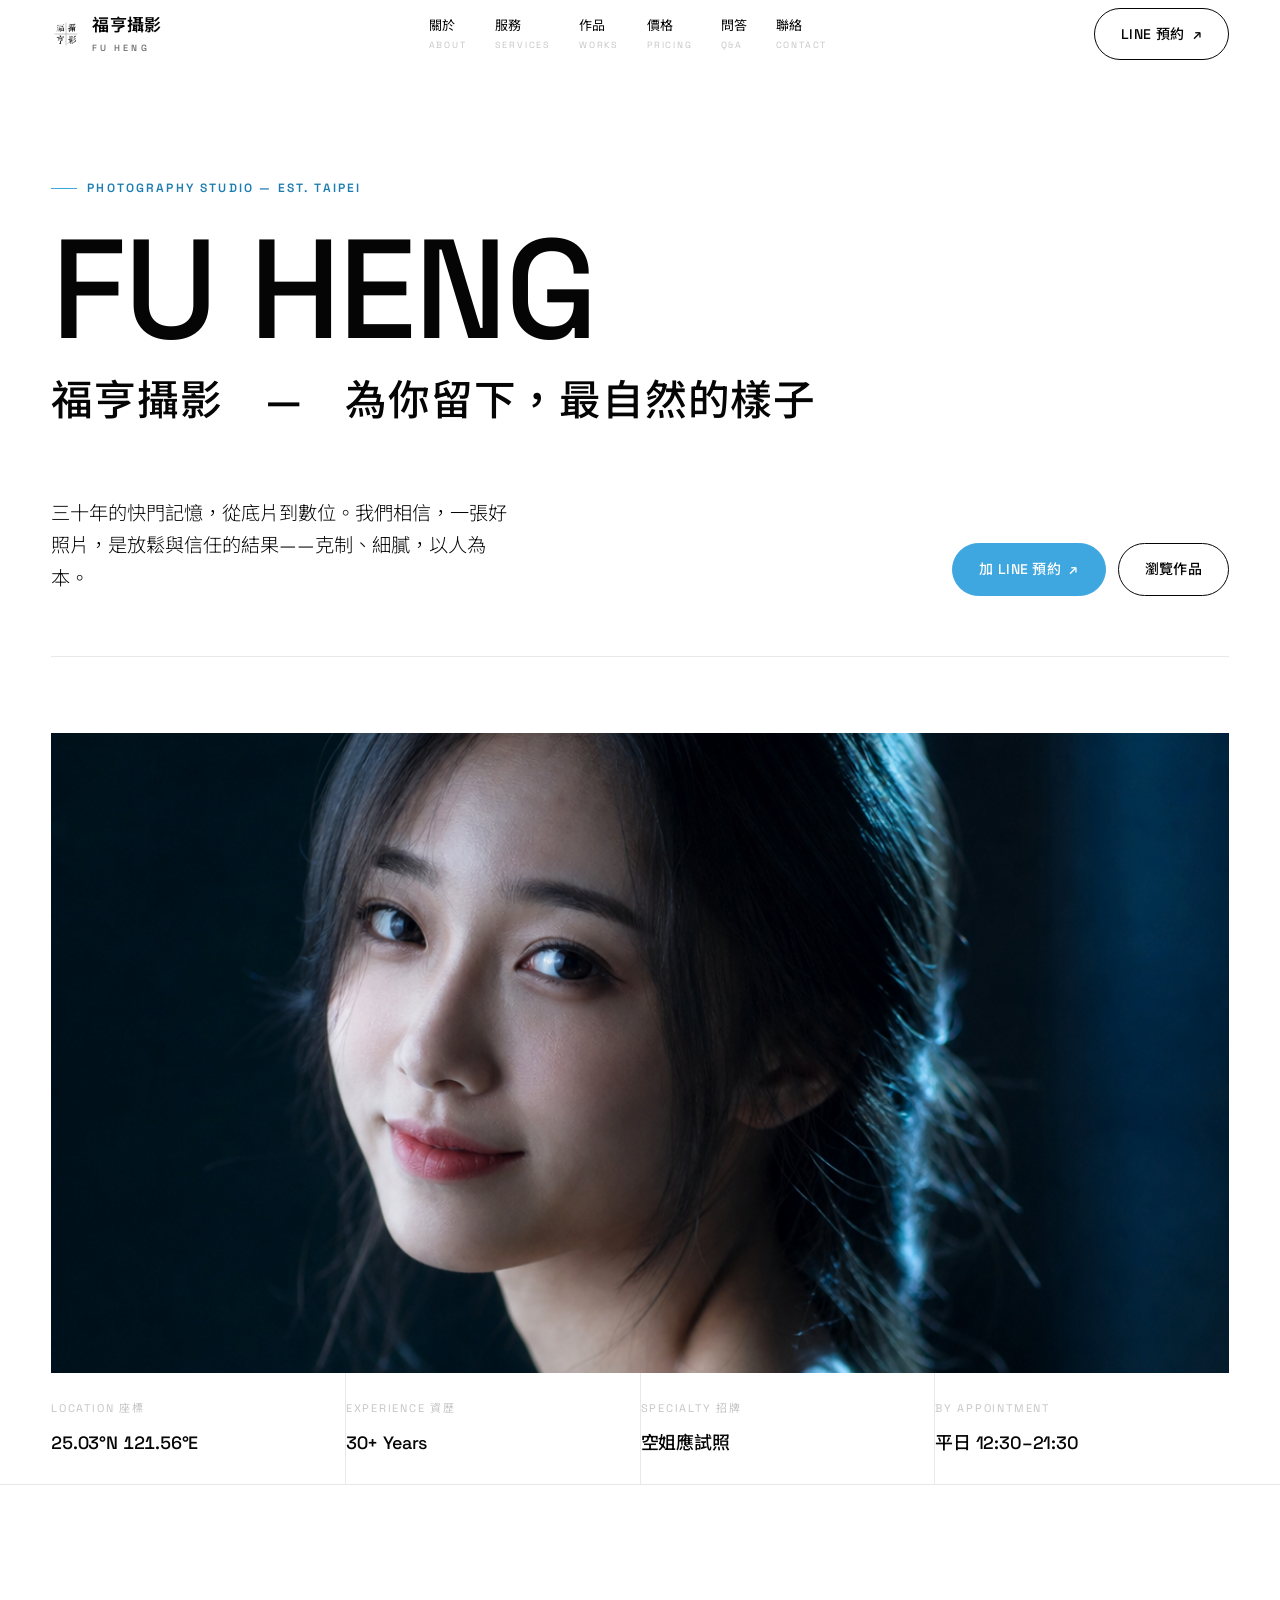
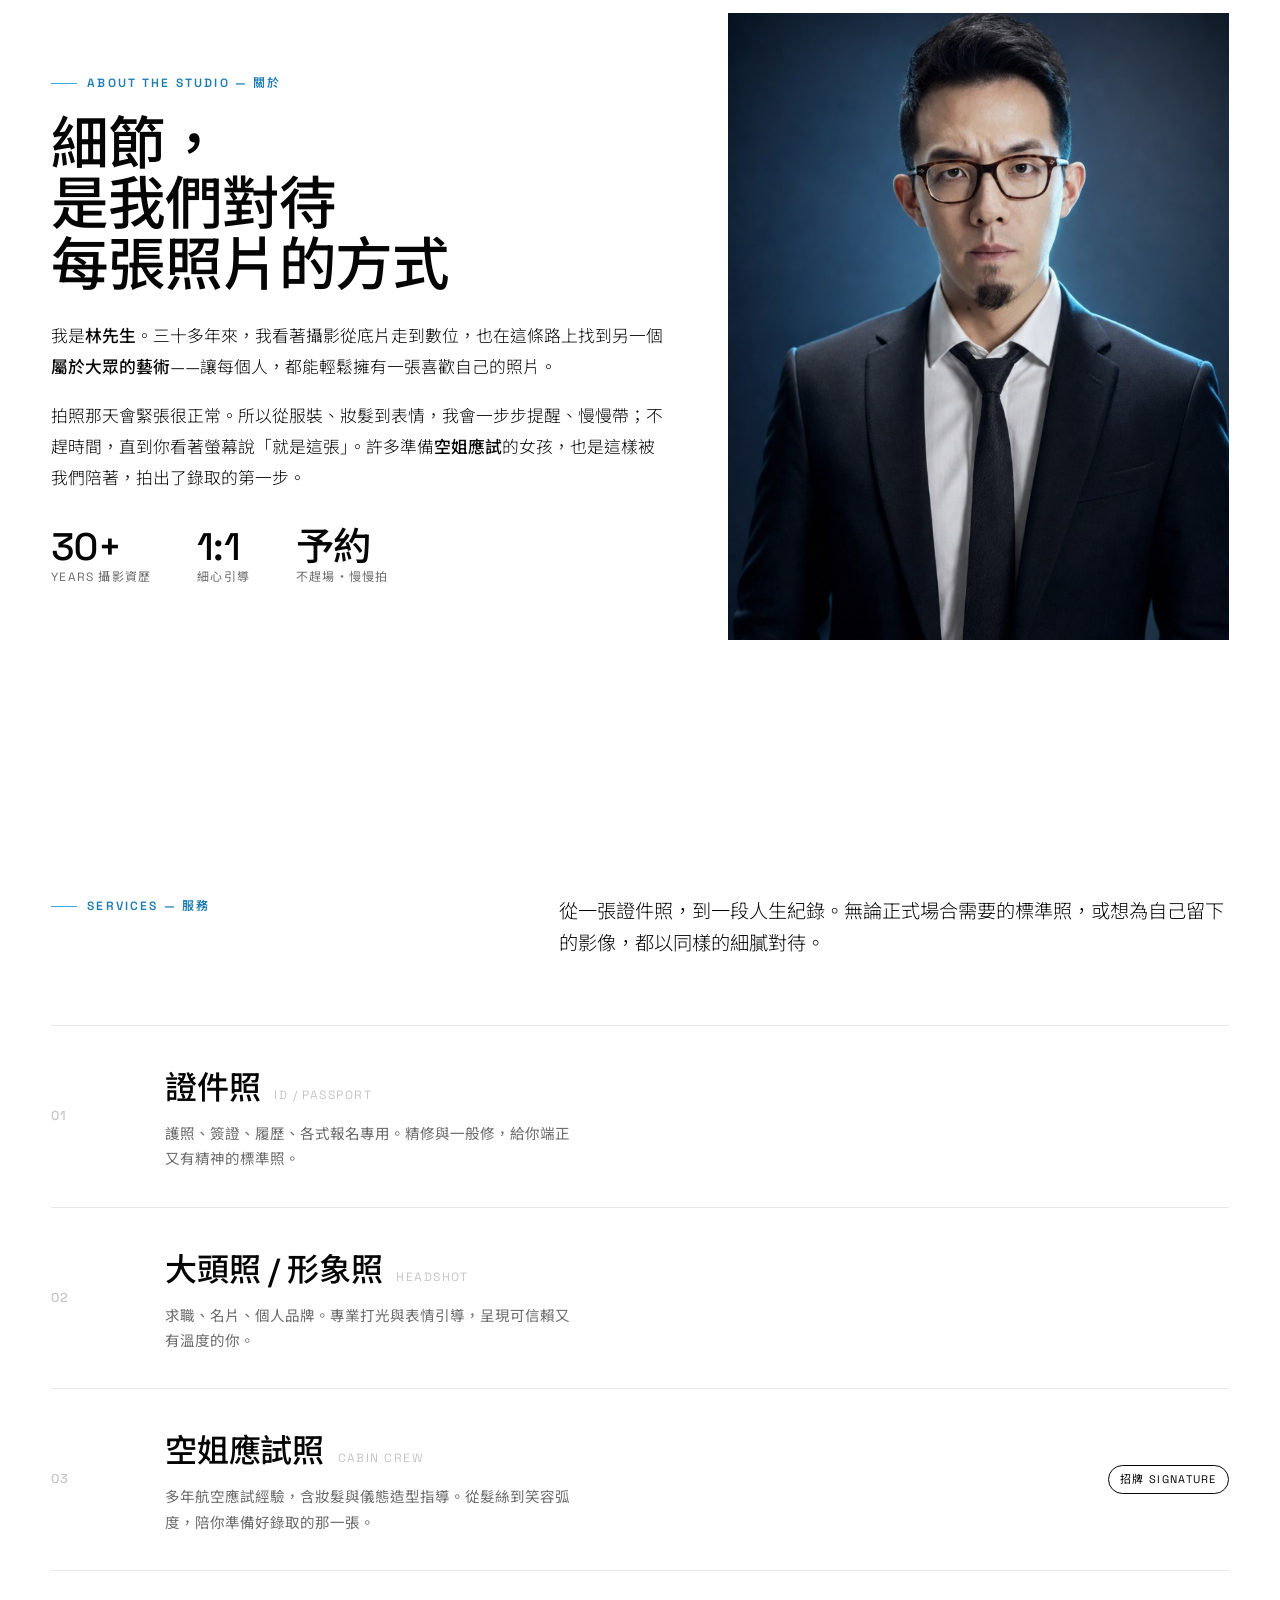
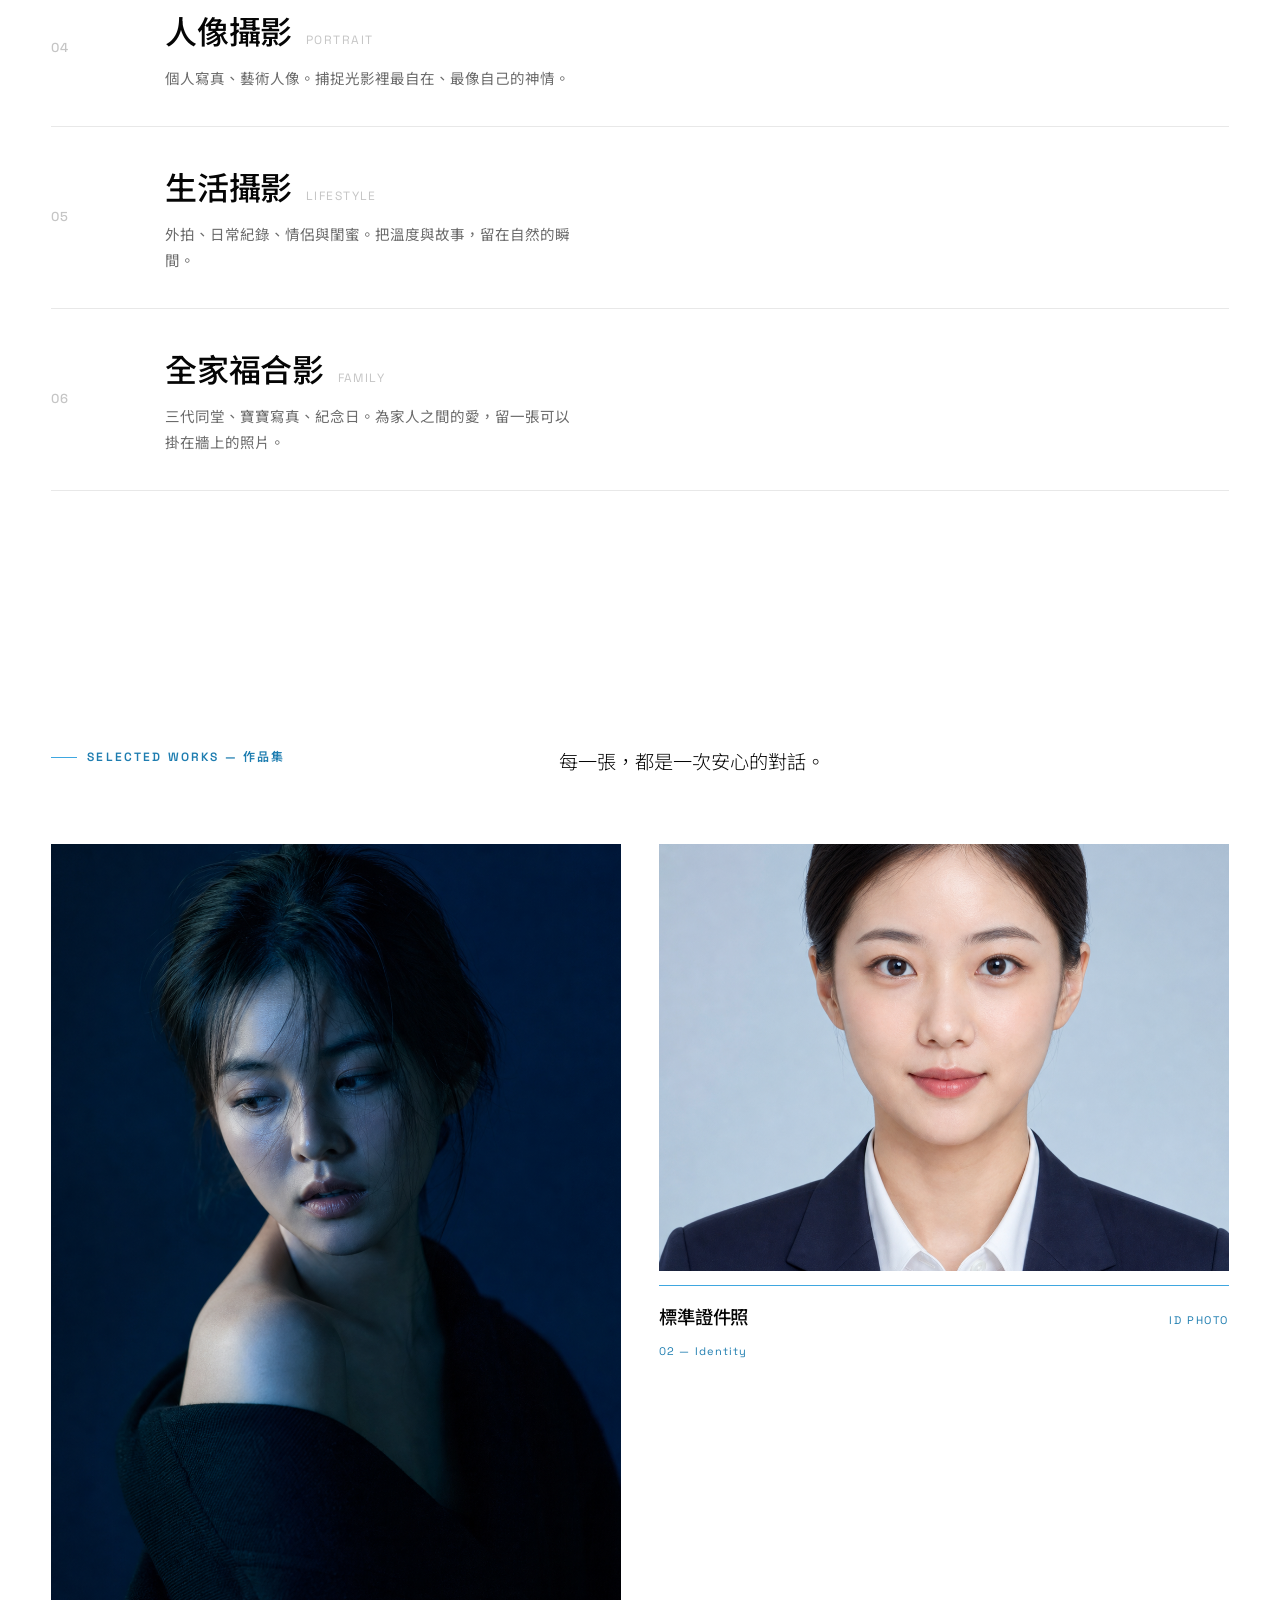
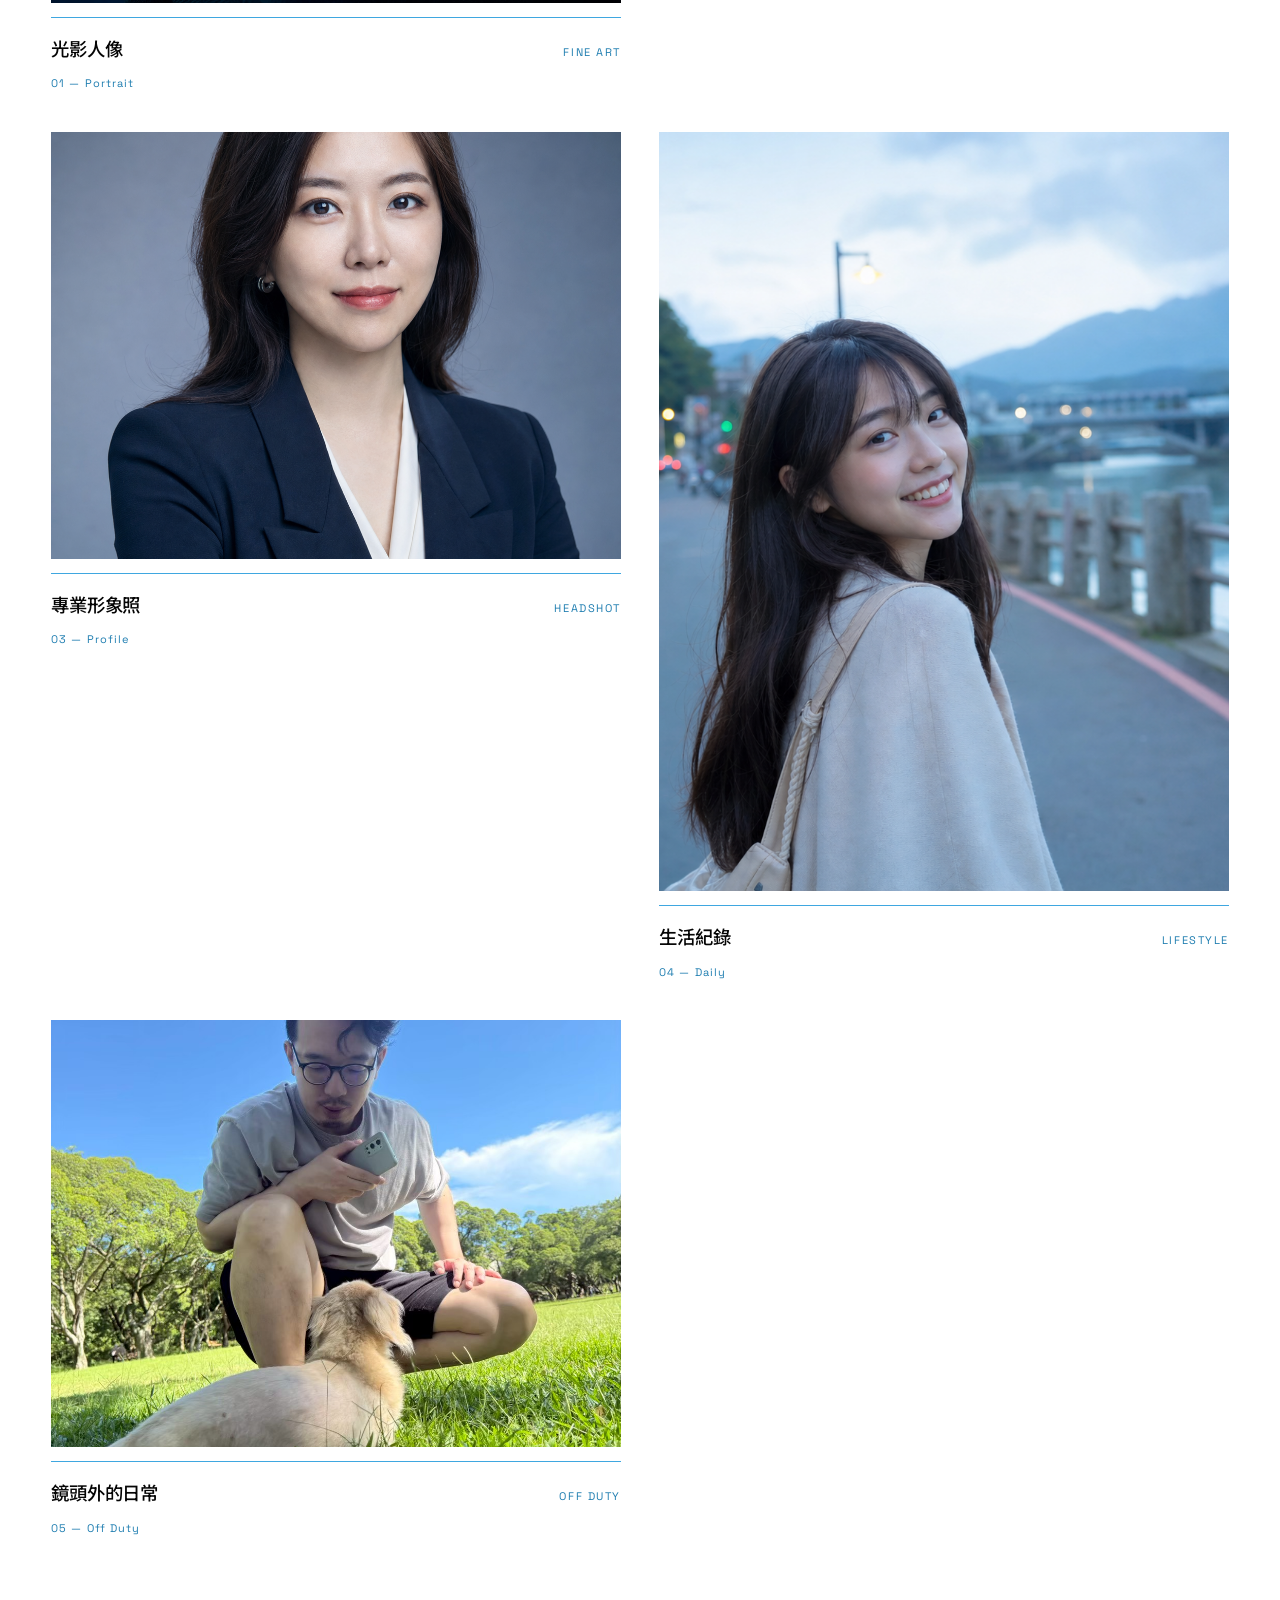
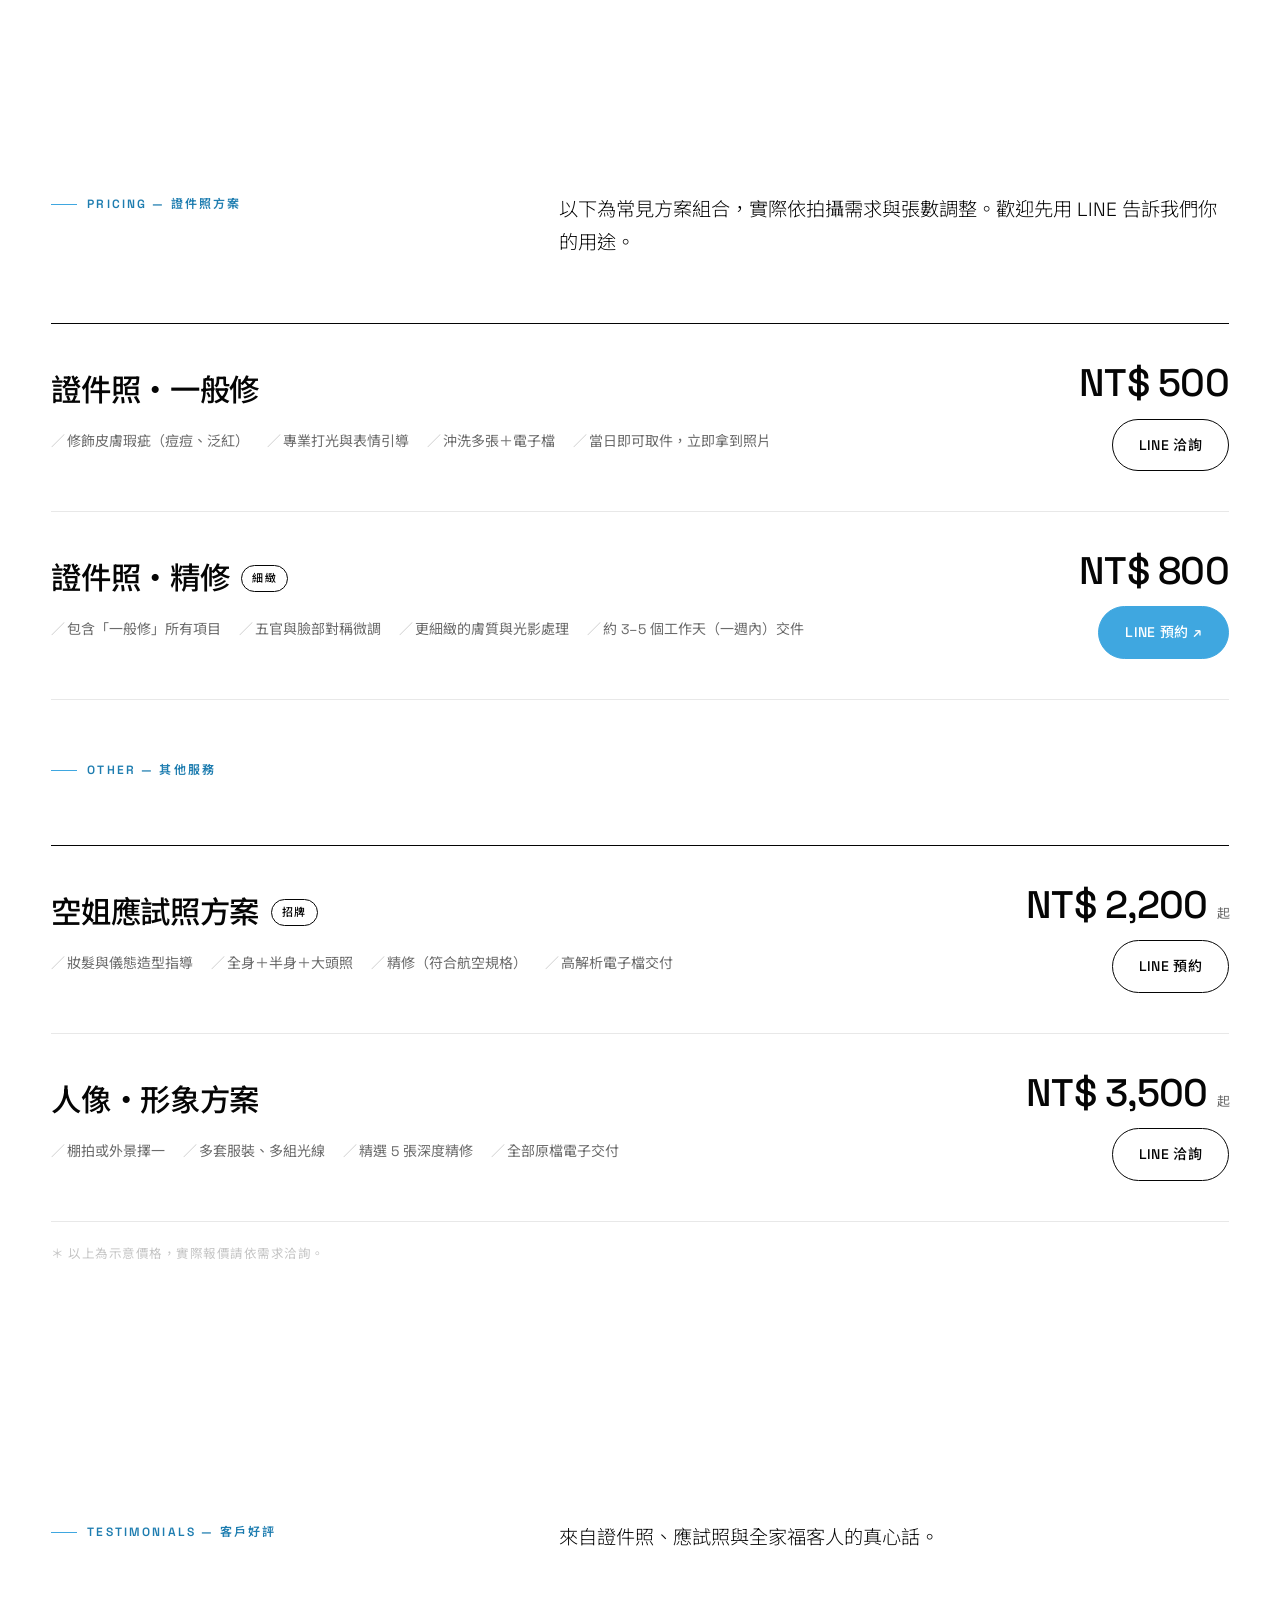
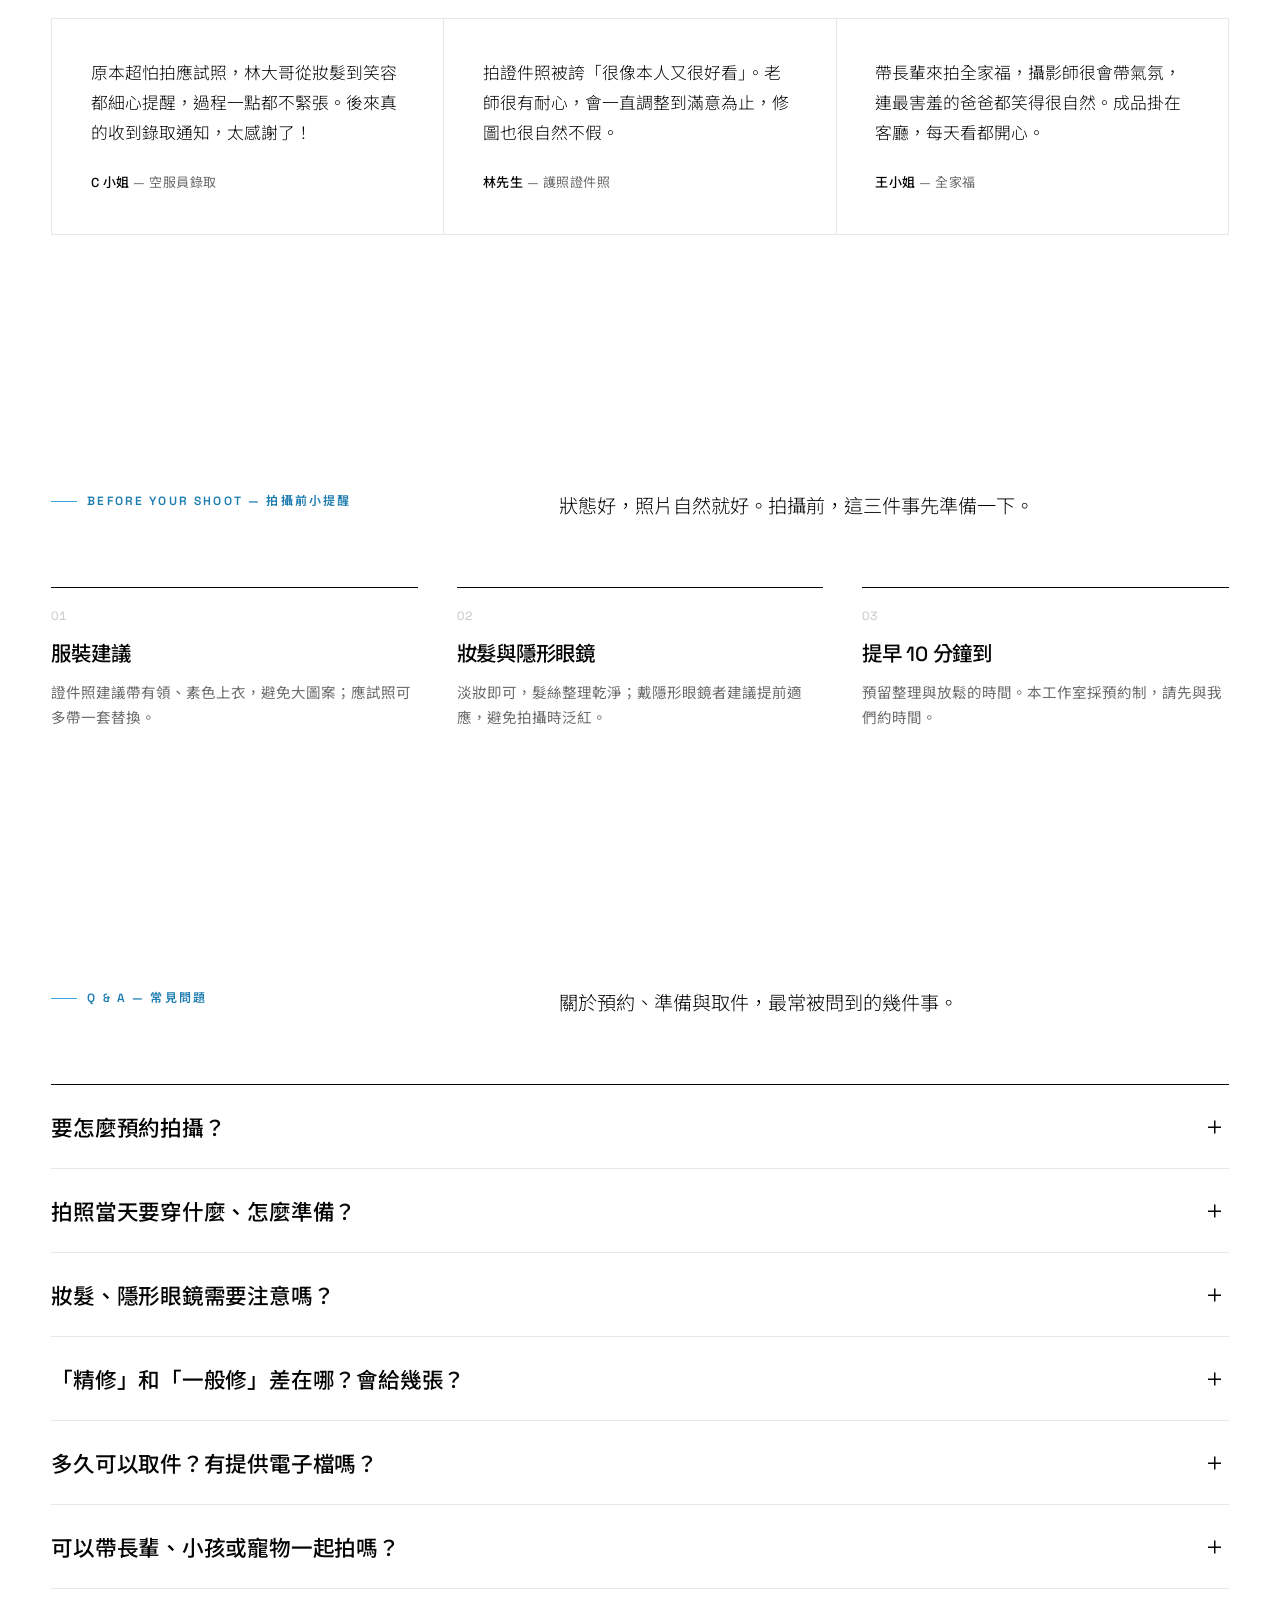
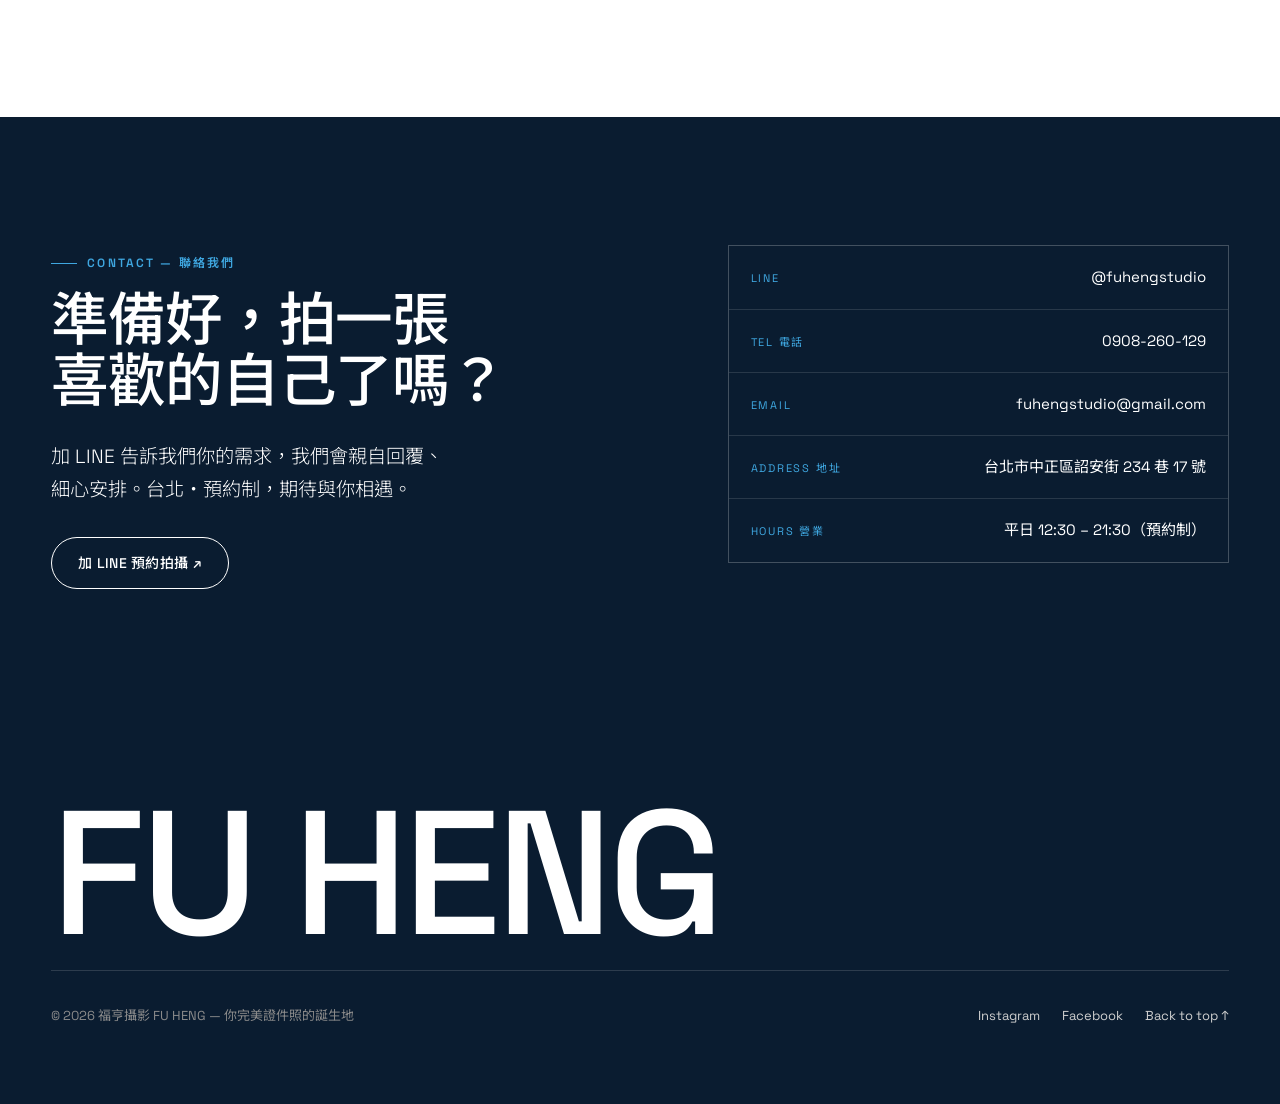
==== 4wide-v2/index.html @ 9948be7b "update" ====
<!doctype html>
<html lang="zh-Hant">
<head>
<meta charset="utf-8">
<meta name="viewport" content="width=device-width, initial-scale=1">
<title>福亨攝影 FU HENG — Photography Studio｜證件照・大頭照・人像・空姐應試照</title>
<meta name="description" content="福亨攝影 FU HENG — 台北．三十年經驗的攝影工作室。證件照、大頭照、人像與生活攝影，尤以空姐應試照口碑著稱。細膩、克制、以人為本。">
<link rel="preconnect" href="https://fonts.googleapis.com">
<link rel="preconnect" href="https://fonts.gstatic.com" crossorigin>
<link href="https://fonts.googleapis.com/css2?family=Space+Grotesk:wght@400;500;600;700&family=Noto+Sans+TC:wght@300;400;500;700&display=swap" rel="stylesheet">
<style>
  :root{
    --bg:#ffffff;
    --ink:#050505;
    --muted:#6b6b6b;
    --faint:#c5c5c5;
    --line:#e8e8e8;
    --line-2:#f3f3f3;
    --black:#000;
    --accent:#3FA7E0;
    --accent-deep:#1E7DB0;
    --navy:#0A1C30;
    --sans:"Space Grotesk","Noto Sans TC",sans-serif;
    --maxw:1320px;
    --pad:clamp(20px,4vw,56px);
  }
  *{box-sizing:border-box;margin:0;padding:0}
  html{scroll-behavior:smooth;overflow-x:hidden}
  body{
    background:var(--bg);color:var(--ink);font-family:var(--sans);
    font-size:16px;line-height:1.75;font-weight:400;-webkit-font-smoothing:antialiased;
  }
  img{max-width:100%;display:block;height:auto}
  a{color:inherit;text-decoration:none}
  ul{list-style:none}
  ::selection{background:var(--accent);color:#fff}
  :focus-visible{outline:2px solid var(--accent);outline-offset:3px}
  .wrap{max-width:var(--maxw);margin-inline:auto;padding-inline:var(--pad)}
  section{padding-block:clamp(72px,10vw,150px)}

  /* Typographic system — 4wide-like grotesque, tight, type-led */
  .eyebrow{
    font-size:12px;font-weight:600;letter-spacing:.18em;text-transform:uppercase;color:var(--accent-deep);
    display:inline-flex;align-items:center;gap:10px;
  }
  .eyebrow::before{content:"";width:26px;height:1px;background:var(--accent)}
  .display{font-weight:500;letter-spacing:-.02em;line-height:.98}
  h1.display{font-size:clamp(3rem,11vw,9.5rem)}
  h2{font-size:clamp(1.9rem,4.6vw,3.6rem);font-weight:500;letter-spacing:-.02em;line-height:1.05}
  h3{font-size:clamp(1.1rem,1.6vw,1.35rem);font-weight:500;letter-spacing:-.01em}
  p{color:var(--muted)}
  .lead{font-size:clamp(1.05rem,1.5vw,1.3rem);line-height:1.7;color:var(--ink);font-weight:300}
  .mono{font-variant-numeric:tabular-nums;letter-spacing:.02em}

  /* Buttons — fully-rounded pill, invert on hover */
  .btn{
    display:inline-flex;align-items:center;gap:.6em;font-family:var(--sans);font-size:14px;font-weight:500;
    letter-spacing:.02em;padding:13px 26px;border-radius:999px;border:1px solid var(--ink);
    background:transparent;color:var(--ink);cursor:pointer;transition:background .35s ease,color .35s ease,transform .35s ease;
  }
  .btn:hover{background:var(--accent);color:#fff;border-color:var(--accent)}
  .btn.solid{background:var(--accent);color:#fff;border-color:var(--accent)}
  .btn.solid:hover{transform:translateY(-2px)}
  .btn .arrow{transition:transform .35s ease}
  .btn:hover .arrow{transform:translate(3px,-3px)}

  /* Header */
  header{position:fixed;inset:0 0 auto 0;z-index:100;background:rgba(255,255,255,.86);
    backdrop-filter:blur(10px);border-bottom:1px solid transparent;transition:border-color .4s ease}
  header.scrolled{border-bottom-color:var(--line)}
  .nav{display:flex;align-items:center;justify-content:space-between;height:68px;gap:24px}
  .brand{display:flex;align-items:center;gap:11px;font-weight:600;font-size:17px;letter-spacing:.02em}
  .brand img{width:30px;height:30px;object-fit:contain;mix-blend-mode:multiply}
  .brand small{display:block;font-size:9px;letter-spacing:.34em;color:var(--muted);font-weight:500}
  .nav-links{display:flex;align-items:center;gap:28px}
  .nav-links a{font-size:13px;letter-spacing:.04em;color:var(--ink);position:relative;padding:4px 0}
  .nav-links a span{display:block;font-size:9px;letter-spacing:.2em;text-transform:uppercase;color:var(--faint)}
  .nav-links a::after{content:"";position:absolute;left:0;bottom:0;width:0;height:1px;background:var(--accent);transition:width .35s ease}
  .nav-links a:hover{color:var(--accent-deep)}
  .nav-links a:hover::after{width:100%}
  .hamburger{display:none;background:none;border:0;width:42px;height:42px;cursor:pointer}
  .hamburger span{display:block;width:22px;height:1.5px;background:var(--ink);margin:5px auto;transition:.3s}

  #mobilenav{position:fixed;inset:0;z-index:99;background:#fff;display:flex;flex-direction:column;
    justify-content:center;gap:6px;padding:0 var(--pad);opacity:0;visibility:hidden;transition:opacity .35s,visibility .35s}
  #mobilenav.open{opacity:1;visibility:visible}
  #mobilenav a{font-size:2rem;font-weight:500;letter-spacing:-.02em;padding:10px 0;border-bottom:1px solid var(--line)}
  #mobilenav .btn{margin-top:26px;align-self:flex-start}

  /* Hero */
  .hero{padding-top:clamp(120px,15vw,170px);padding-bottom:0}
  .hero h1{margin-bottom:6px}
  .hero .h1-sub{display:flex;flex-wrap:wrap;align-items:baseline;gap:0 .3em}
  .hero .zh{font-size:clamp(1.4rem,4vw,2.6rem);font-weight:500;letter-spacing:.02em;color:var(--ink)}
  .hero-foot{display:grid;grid-template-columns:1fr auto;gap:30px;align-items:end;
    margin-top:clamp(34px,5vw,60px);padding-bottom:clamp(40px,5vw,60px);border-bottom:1px solid var(--line)}
  .hero-foot .lead{max-width:38ch}
  .hero-cta{display:flex;gap:12px;flex-wrap:wrap}
  .hero-media{margin-top:clamp(40px,6vw,80px)}
  .hero-media img{width:100%;height:clamp(320px,52vw,640px);object-fit:cover;object-position:center 25%;filter:saturate(1.02) contrast(1.02)}

  /* Meta strip — coordinates / data labels */
  .meta{border-bottom:1px solid var(--line)}
  .meta-grid{display:grid;grid-template-columns:repeat(4,1fr);gap:1px;background:var(--line)}
  .meta-cell{background:var(--bg);padding:26px 4px 26px 0}
  .meta-cell .k{font-size:11px;letter-spacing:.16em;text-transform:uppercase;color:var(--faint);margin-bottom:8px}
  .meta-cell .v{font-size:clamp(1rem,1.4vw,1.25rem);font-weight:500;letter-spacing:-.01em}

  /* Generic section head */
  .head{display:grid;grid-template-columns:1fr 1.4fr;gap:30px;margin-bottom:clamp(40px,5vw,72px);align-items:start}
  .head .lead{color:var(--ink)}
  @media(max-width:820px){.head{grid-template-columns:1fr;gap:18px}}

  /* About */
  .about-grid{display:grid;grid-template-columns:1.1fr .9fr;gap:clamp(30px,5vw,70px);align-items:center}
  .about-grid img{width:100%;aspect-ratio:4/5;object-fit:cover}
  .about-body p{font-size:1.05rem;line-height:1.85;color:var(--ink);font-weight:300;margin-bottom:18px}
  .about-body p .b{font-weight:500}
  .stat-row{display:flex;gap:46px;margin-top:34px;flex-wrap:wrap}
  .stat .n{font-size:2.4rem;font-weight:500;letter-spacing:-.02em;line-height:1}
  .stat .l{font-size:12px;letter-spacing:.1em;text-transform:uppercase;color:var(--muted)}

  /* Services — numbered editorial list */
  .svc{border-top:1px solid var(--line)}
  .svc-row{display:grid;grid-template-columns:90px 1fr auto;gap:24px;align-items:center;
    padding:clamp(22px,3vw,34px) 0;border-bottom:1px solid var(--line);transition:padding-left .4s ease;position:relative}
  .svc-row::before{content:"";position:absolute;left:0;top:0;height:100%;width:0;background:var(--ink);transition:width .4s ease;z-index:-1}
  .svc-row:hover{padding-left:20px}
  .svc-row .num{font-size:13px;color:var(--faint);font-weight:500;letter-spacing:.05em}
  .svc-row .ttl{display:flex;align-items:baseline;gap:14px;flex-wrap:wrap}
  .svc-row .ttl h3{font-size:clamp(1.3rem,2.6vw,2rem);font-weight:500}
  .svc-row .ttl .en{font-size:12px;letter-spacing:.12em;text-transform:uppercase;color:var(--faint)}
  .svc-row .desc{color:var(--muted);font-size:14.5px;max-width:46ch;margin-top:6px}
  .svc-row .tag{font-size:11px;letter-spacing:.12em;text-transform:uppercase;border:1px solid var(--ink);
    border-radius:999px;padding:4px 11px;white-space:nowrap}
  @media(max-width:720px){.svc-row{grid-template-columns:46px 1fr;gap:14px}.svc-row .tag{grid-column:2}}

  /* Works — case study grid */
  .works-grid{display:grid;grid-template-columns:repeat(2,1fr);gap:clamp(20px,3vw,40px)}
  .case{display:block;position:relative}
  .case .frame{overflow:hidden;background:var(--line-2)}
  .case img{width:100%;aspect-ratio:4/3;object-fit:cover;transition:transform .6s ease}
  .case:hover img{transform:scale(1.04)}
  .case .meta-line{display:flex;justify-content:space-between;align-items:baseline;gap:16px;
    padding-top:16px;border-top:1px solid var(--accent);margin-top:14px}
  .case .meta-line h3{font-size:1.15rem;font-weight:500}
  .case .meta-line .en{font-size:11px;letter-spacing:.14em;text-transform:uppercase;color:var(--accent-deep)}
  .case .idx{font-size:11px;color:var(--accent-deep);letter-spacing:.1em}
  .case.tall img{aspect-ratio:3/4}
  @media(max-width:680px){.works-grid{grid-template-columns:1fr}}

  /* Pricing — minimal rows */
  .price-list{border-top:1px solid var(--ink)}
  .price-row{display:grid;grid-template-columns:1fr auto;gap:20px 40px;padding:clamp(26px,3.5vw,40px) 0;border-bottom:1px solid var(--line)}
  .price-row .left h3{font-size:clamp(1.3rem,2.4vw,1.9rem);font-weight:500;display:flex;align-items:center;gap:12px;flex-wrap:wrap}
  .price-row .left .star{font-size:11px;letter-spacing:.12em;text-transform:uppercase;border:1px solid var(--ink);border-radius:999px;padding:3px 10px}
  .price-row .left .inc{margin-top:12px;display:flex;flex-wrap:wrap;gap:8px 18px}
  .price-row .left .inc li{font-size:14px;color:var(--muted);position:relative;padding-left:16px}
  .price-row .left .inc li::before{content:"／";position:absolute;left:0;color:var(--faint)}
  .price-row .right{text-align:right;display:flex;flex-direction:column;align-items:flex-end;justify-content:space-between;gap:16px}
  .price-row .right .amt{font-size:clamp(1.6rem,3vw,2.4rem);font-weight:500;letter-spacing:-.02em;line-height:1}
  .price-row .right .amt small{font-size:13px;color:var(--muted);font-weight:400}
  .price-note{color:var(--faint);font-size:12.5px;margin-top:22px;letter-spacing:.04em}
  .price-subhead{margin-top:clamp(38px,5vw,60px)}
  @media(max-width:600px){.price-row{grid-template-columns:1fr}.price-row .right{text-align:left;align-items:flex-start}}

  /* Reviews */
  .rev-grid{display:grid;grid-template-columns:repeat(3,1fr);gap:1px;background:var(--line);border:1px solid var(--line)}
  .rev{background:var(--bg);padding:clamp(28px,3vw,40px)}
  .rev p{font-size:1.05rem;line-height:1.8;color:var(--ink);font-weight:300;margin-bottom:24px}
  .rev .who{font-size:13px;letter-spacing:.04em;color:var(--muted)}
  .rev .who b{color:var(--ink);font-weight:500}
  @media(max-width:820px){.rev-grid{grid-template-columns:1fr}}

  /* Tips */
  .tips-grid{display:grid;grid-template-columns:repeat(3,1fr);gap:clamp(24px,3vw,48px)}
  .tip{border-top:1px solid var(--ink);padding-top:18px}
  .tip .n{font-size:12px;color:var(--faint);letter-spacing:.1em;margin-bottom:10px}
  .tip h3{margin-bottom:8px}
  .tip p{font-size:14.5px}
  @media(max-width:720px){.tips-grid{grid-template-columns:1fr}}

  /* FAQ */
  .faq{border-top:1px solid var(--ink)}
  .faq-item{border-bottom:1px solid var(--line)}
  .faq-q{width:100%;background:none;border:0;font-family:var(--sans);color:var(--ink);text-align:left;
    cursor:pointer;font-size:clamp(1.05rem,1.7vw,1.35rem);font-weight:500;letter-spacing:-.01em;
    padding:26px 44px 26px 0;position:relative}
  .faq-q::after{content:"";position:absolute;right:8px;top:50%;width:13px;height:13px;
    background:linear-gradient(var(--ink),var(--ink)) center/100% 1.5px no-repeat,linear-gradient(var(--ink),var(--ink)) center/1.5px 100% no-repeat;
    transform:translateY(-50%);transition:transform .3s}
  .faq-q[aria-expanded="true"]::after{transform:translateY(-50%) rotate(45deg)}
  .faq-a{max-height:0;overflow:hidden;transition:max-height .4s ease,padding .4s ease}
  .faq-a.open{max-height:360px;padding-bottom:26px}
  .faq-a p{color:var(--muted);font-size:15px;max-width:70ch}

  /* Contact */
  .contact{background:var(--navy);color:#fff}
  .contact .eyebrow{color:var(--accent)}
  .contact .eyebrow::before{background:var(--accent)}
  .contact h2{margin:16px 0 30px}
  .contact .lead{color:#fff}
  .contact .btn{border-color:#fff;color:#fff}
  .contact .btn:hover{background:var(--accent);color:#fff;border-color:var(--accent)}
  .contact-grid{display:grid;grid-template-columns:1.1fr .9fr;gap:clamp(34px,5vw,72px);align-items:start}
  .contact-info{display:grid;gap:1px;background:rgba(255,255,255,.12);border:1px solid rgba(255,255,255,.12)}
  .contact-info .row{background:var(--navy);padding:18px 22px;display:flex;justify-content:space-between;gap:16px;align-items:baseline}
  .contact-info .k{font-size:11px;letter-spacing:.16em;text-transform:uppercase;color:var(--accent)}
  .contact-info .v{font-size:15px;color:#fff;text-align:right}
  .contact-info a:hover{text-decoration:underline}
  @media(max-width:820px){.contact-grid{grid-template-columns:1fr}}

  /* Footer */
  footer{background:var(--navy);color:#fff;padding-block:clamp(50px,6vw,90px)}
  .foot-word{font-size:clamp(3rem,14vw,11rem);font-weight:500;letter-spacing:-.03em;line-height:.9;color:#fff;border-bottom:1px solid rgba(255,255,255,.14);padding-bottom:.1em;margin-bottom:34px}
  .foot-bottom{display:flex;flex-wrap:wrap;justify-content:space-between;gap:18px;color:#8a8a8a;font-size:13px}
  .foot-bottom a{color:#cfcfcf}
  .foot-bottom a:hover{color:#fff}
  .foot-links{display:flex;gap:22px}

  /* Reveal */
  [data-reveal]{opacity:0;transform:translateY(22px);transition:opacity .8s ease,transform .8s ease}
  [data-reveal].in{opacity:1;transform:none}

  @media(max-width:900px){
    .about-grid{grid-template-columns:1fr;gap:34px}
    .about-grid .about-figure{max-width:440px}
    .works-grid{gap:24px}
    .nav-links{display:none}
    .nav > .btn{display:none}
    .hamburger{display:block}
    .hero-foot{grid-template-columns:1fr}
  }
  @media(max-width:640px){
    .meta-grid{grid-template-columns:repeat(2,1fr)}
  }
  @media(prefers-reduced-motion:reduce){
    html{scroll-behavior:auto}
    *{transition:none!important;animation:none!important}
    [data-reveal]{opacity:1;transform:none}
  }
</style>
</head>
<body>

<header id="site-header">
  <div class="wrap nav">
    <a class="brand" href="#top" aria-label="福亨攝影 首頁">
      <img src="Fu-Heng_Logo.png" alt="福亨攝影 logo">
      <span>福亨攝影<small>FU HENG</small></span>
    </a>
    <nav class="nav-links" aria-label="主選單">
      <a href="#about">關於<span>About</span></a>
      <a href="#services">服務<span>Services</span></a>
      <a href="#works">作品<span>Works</span></a>
      <a href="#pricing">價格<span>Pricing</span></a>
      <a href="#faq">問答<span>Q&amp;A</span></a>
      <a href="#contact">聯絡<span>Contact</span></a>
    </nav>
    <a class="btn" href="https://line.me/R/ti/p/@fuhengstudio" target="_blank" rel="noopener">LINE 預約 <span class="arrow">↗</span></a>
    <button class="hamburger" id="hamburger" aria-expanded="false" aria-controls="mobilenav" aria-label="開啟選單"><span></span><span></span><span></span></button>
  </div>
</header>

<nav id="mobilenav" aria-label="行動選單">
  <a href="#about">關於 / About</a>
  <a href="#services">服務 / Services</a>
  <a href="#works">作品 / Works</a>
  <a href="#pricing">價格 / Pricing</a>
  <a href="#faq">問答 / Q&amp;A</a>
  <a href="#contact">聯絡 / Contact</a>
  <a class="btn solid" href="https://line.me/R/ti/p/@fuhengstudio" target="_blank" rel="noopener">LINE 預約 ↗</a>
</nav>

<main>
  <!-- Hero -->
  <section class="hero" id="top">
    <div class="wrap">
      <span class="eyebrow" data-reveal>Photography Studio — Est. Taipei</span>
      <h1 class="display" data-reveal style="margin-top:22px">FU HENG</h1>
      <div class="h1-sub" data-reveal>
        <span class="zh">福亨攝影　—　為你留下，最自然的樣子</span>
      </div>
      <div class="hero-foot">
        <p class="lead" data-reveal>三十年的快門記憶，從底片到數位。我們相信，一張好照片，是放鬆與信任的結果——克制、細膩，以人為本。</p>
        <div class="hero-cta" data-reveal>
          <a class="btn solid" href="https://line.me/R/ti/p/@fuhengstudio" target="_blank" rel="noopener">加 LINE 預約 <span class="arrow">↗</span></a>
          <a class="btn" href="#works">瀏覽作品</a>
        </div>
      </div>
    </div>
    <div class="hero-media wrap" data-reveal>
      <img src="hero.png" alt="福亨攝影 棚拍人像作品">
    </div>
  </section>

  <!-- Meta strip -->
  <div class="meta">
    <div class="wrap">
      <div class="meta-grid">
        <div class="meta-cell"><div class="k">Location 座標</div><div class="v mono">25.03°N 121.56°E</div></div>
        <div class="meta-cell"><div class="k">Experience 資歷</div><div class="v mono">30+ Years</div></div>
        <div class="meta-cell"><div class="k">Specialty 招牌</div><div class="v">空姐應試照</div></div>
        <div class="meta-cell"><div class="k">By Appointment</div><div class="v">平日 12:30–21:30</div></div>
      </div>
    </div>
  </div>

  <!-- About -->
  <section id="about">
    <div class="wrap about-grid">
      <div class="about-body" data-reveal>
        <span class="eyebrow">About the Studio — 關於</span>
        <h2 style="margin:20px 0 26px">細節，<br>是我們對待<br>每張照片的方式</h2>
        <p>我是<span class="b">林先生</span>。三十多年來，我看著攝影從底片走到數位，也在這條路上找到另一個<span class="b">屬於大眾的藝術</span>——讓每個人，都能輕鬆擁有一張喜歡自己的照片。</p>
        <p>拍照那天會緊張很正常。所以從服裝、妝髮到表情，我會一步步提醒、慢慢帶；不趕時間，直到你看著螢幕說「就是這張」。許多準備<span class="b">空姐應試</span>的女孩，也是這樣被我們陪著，拍出了錄取的第一步。</p>
        <div class="stat-row">
          <div class="stat"><div class="n mono">30+</div><div class="l">Years 攝影資歷</div></div>
          <div class="stat"><div class="n">1:1</div><div class="l">細心引導</div></div>
          <div class="stat"><div class="n">予約</div><div class="l">不趕場・慢慢拍</div></div>
        </div>
      </div>
      <figure class="about-figure" data-reveal>
        <img src="photographer-portrait-2.jpg" alt="福亨攝影攝影師林先生肖像">
      </figure>
    </div>
  </section>

  <!-- Services -->
  <section id="services">
    <div class="wrap">
      <div class="head">
        <span class="eyebrow" data-reveal>Services — 服務</span>
        <p class="lead" data-reveal>從一張證件照，到一段人生紀錄。無論正式場合需要的標準照，或想為自己留下的影像，都以同樣的細膩對待。</p>
      </div>
      <div class="svc">
        <div class="svc-row" data-reveal><div class="num">01</div><div><div class="ttl"><h3>證件照</h3><span class="en">ID / Passport</span></div><p class="desc">護照、簽證、履歷、各式報名專用。精修與一般修，給你端正又有精神的標準照。</p></div><div></div></div>
        <div class="svc-row" data-reveal><div class="num">02</div><div><div class="ttl"><h3>大頭照 / 形象照</h3><span class="en">Headshot</span></div><p class="desc">求職、名片、個人品牌。專業打光與表情引導，呈現可信賴又有溫度的你。</p></div><div></div></div>
        <div class="svc-row" data-reveal><div class="num">03</div><div><div class="ttl"><h3>空姐應試照</h3><span class="en">Cabin Crew</span></div><p class="desc">多年航空應試經驗，含妝髮與儀態造型指導。從髮絲到笑容弧度，陪你準備好錄取的那一張。</p></div><div class="tag">招牌 Signature</div></div>
        <div class="svc-row" data-reveal><div class="num">04</div><div><div class="ttl"><h3>人像攝影</h3><span class="en">Portrait</span></div><p class="desc">個人寫真、藝術人像。捕捉光影裡最自在、最像自己的神情。</p></div><div></div></div>
        <div class="svc-row" data-reveal><div class="num">05</div><div><div class="ttl"><h3>生活攝影</h3><span class="en">Lifestyle</span></div><p class="desc">外拍、日常紀錄、情侶與閨蜜。把溫度與故事，留在自然的瞬間。</p></div><div></div></div>
        <div class="svc-row" data-reveal><div class="num">06</div><div><div class="ttl"><h3>全家福合影</h3><span class="en">Family</span></div><p class="desc">三代同堂、寶寶寫真、紀念日。為家人之間的愛，留一張可以掛在牆上的照片。</p></div><div></div></div>
      </div>
    </div>
  </section>

  <!-- Works -->
  <section id="works">
    <div class="wrap">
      <div class="head">
        <span class="eyebrow" data-reveal>Selected Works — 作品集</span>
        <p class="lead" data-reveal>每一張，都是一次安心的對話。</p>
      </div>
      <div class="works-grid">
        <a class="case tall" href="#contact" data-reveal>
          <div class="frame"><img src="work-portrait.png" alt="光影人像作品"></div>
          <div class="meta-line"><h3>光影人像</h3><span class="en">Fine Art</span></div>
          <div class="idx" style="margin-top:8px">01 — Portrait</div>
        </a>
        <a class="case" href="#contact" data-reveal>
          <div class="frame"><img src="work-id.png" alt="標準證件照作品"></div>
          <div class="meta-line"><h3>標準證件照</h3><span class="en">ID Photo</span></div>
          <div class="idx" style="margin-top:8px">02 — Identity</div>
        </a>
        <a class="case" href="#contact" data-reveal>
          <div class="frame"><img src="work-headshot.png" alt="專業形象照作品"></div>
          <div class="meta-line"><h3>專業形象照</h3><span class="en">Headshot</span></div>
          <div class="idx" style="margin-top:8px">03 — Profile</div>
        </a>
        <a class="case tall" href="#contact" data-reveal>
          <div class="frame"><img src="work-lifestyle.png" alt="生活紀錄作品"></div>
          <div class="meta-line"><h3>生活紀錄</h3><span class="en">Lifestyle</span></div>
          <div class="idx" style="margin-top:8px">04 — Daily</div>
        </a>
        <a class="case" href="#contact" data-reveal>
          <div class="frame"><img src="casual.jpg" alt="攝影師的日常，草地與狗狗"></div>
          <div class="meta-line"><h3>鏡頭外的日常</h3><span class="en">Off Duty</span></div>
          <div class="idx" style="margin-top:8px">05 — Off Duty</div>
        </a>
      </div>
    </div>
  </section>

  <!-- Pricing -->
  <section id="pricing">
    <div class="wrap">
      <div class="head">
        <span class="eyebrow" data-reveal>Pricing — 證件照方案</span>
        <p class="lead" data-reveal>以下為常見方案組合，實際依拍攝需求與張數調整。歡迎先用 LINE 告訴我們你的用途。</p>
      </div>
      <div class="price-list">
        <div class="price-row" data-reveal>
          <div class="left"><h3>證件照・一般修</h3>
            <ul class="inc"><li>修飾皮膚瑕疵（痘痘、泛紅）</li><li>專業打光與表情引導</li><li>沖洗多張＋電子檔</li><li>當日即可取件，立即拿到照片</li></ul></div>
          <div class="right"><div class="amt">NT$ 500</div><a class="btn" href="https://line.me/R/ti/p/@fuhengstudio" target="_blank" rel="noopener">LINE 洽詢</a></div>
        </div>
        <div class="price-row" data-reveal>
          <div class="left"><h3>證件照・精修 <span class="star">細緻</span></h3>
            <ul class="inc"><li>包含「一般修」所有項目</li><li>五官與臉部對稱微調</li><li>更細緻的膚質與光影處理</li><li>約 3–5 個工作天（一週內）交件</li></ul></div>
          <div class="right"><div class="amt">NT$ 800</div><a class="btn solid" href="https://line.me/R/ti/p/@fuhengstudio" target="_blank" rel="noopener">LINE 預約 ↗</a></div>
        </div>
      </div>

      <div class="head price-subhead" data-reveal>
        <span class="eyebrow">Other — 其他服務</span>
      </div>
      <div class="price-list">
        <div class="price-row" data-reveal>
          <div class="left"><h3>空姐應試照方案 <span class="star">招牌</span></h3>
            <ul class="inc"><li>妝髮與儀態造型指導</li><li>全身＋半身＋大頭照</li><li>精修（符合航空規格）</li><li>高解析電子檔交付</li></ul></div>
          <div class="right"><div class="amt">NT$ 2,200 <small>起</small></div><a class="btn" href="https://line.me/R/ti/p/@fuhengstudio" target="_blank" rel="noopener">LINE 預約</a></div>
        </div>
        <div class="price-row" data-reveal>
          <div class="left"><h3>人像・形象方案</h3>
            <ul class="inc"><li>棚拍或外景擇一</li><li>多套服裝、多組光線</li><li>精選 5 張深度精修</li><li>全部原檔電子交付</li></ul></div>
          <div class="right"><div class="amt">NT$ 3,500 <small>起</small></div><a class="btn" href="https://line.me/R/ti/p/@fuhengstudio" target="_blank" rel="noopener">LINE 洽詢</a></div>
        </div>
      </div>
      <p class="price-note">＊ 以上為示意價格，實際報價請依需求洽詢。</p>
    </div>
  </section>

  <!-- Reviews -->
  <section id="reviews">
    <div class="wrap">
      <div class="head">
        <span class="eyebrow" data-reveal>Testimonials — 客戶好評</span>
        <p class="lead" data-reveal>來自證件照、應試照與全家福客人的真心話。</p>
      </div>
      <div class="rev-grid">
        <div class="rev" data-reveal><p>原本超怕拍應試照，林大哥從妝髮到笑容都細心提醒，過程一點都不緊張。後來真的收到錄取通知，太感謝了！</p><div class="who"><b>C 小姐</b> — 空服員錄取</div></div>
        <div class="rev" data-reveal><p>拍證件照被誇「很像本人又很好看」。老師很有耐心，會一直調整到滿意為止，修圖也很自然不假。</p><div class="who"><b>林先生</b> — 護照證件照</div></div>
        <div class="rev" data-reveal><p>帶長輩來拍全家福，攝影師很會帶氣氛，連最害羞的爸爸都笑得很自然。成品掛在客廳，每天看都開心。</p><div class="who"><b>王小姐</b> — 全家福</div></div>
      </div>
    </div>
  </section>

  <!-- Tips -->
  <section id="tips">
    <div class="wrap">
      <div class="head">
        <span class="eyebrow" data-reveal>Before Your Shoot — 拍攝前小提醒</span>
        <p class="lead" data-reveal>狀態好，照片自然就好。拍攝前，這三件事先準備一下。</p>
      </div>
      <div class="tips-grid">
        <div class="tip" data-reveal><div class="n mono">01</div><h3>服裝建議</h3><p>證件照建議帶有領、素色上衣，避免大圖案；應試照可多帶一套替換。</p></div>
        <div class="tip" data-reveal><div class="n mono">02</div><h3>妝髮與隱形眼鏡</h3><p>淡妝即可，髮絲整理乾淨；戴隱形眼鏡者建議提前適應，避免拍攝時泛紅。</p></div>
        <div class="tip" data-reveal><div class="n mono">03</div><h3>提早 10 分鐘到</h3><p>預留整理與放鬆的時間。本工作室採預約制，請先與我們約時間。</p></div>
      </div>
    </div>
  </section>

  <!-- FAQ -->
  <section id="faq">
    <div class="wrap">
      <div class="head">
        <span class="eyebrow" data-reveal>Q &amp; A — 常見問題</span>
        <p class="lead" data-reveal>關於預約、準備與取件，最常被問到的幾件事。</p>
      </div>
      <div class="faq" data-reveal>
        <div class="faq-item"><button class="faq-q" aria-expanded="false">要怎麼預約拍攝？</button><div class="faq-a"><p>我們採預約制。最快的方式是加 LINE（ID：fuhengstudio）或來電 0908-260-129，告訴我們用途、人數與希望的時間，我們會幫你安排，並提醒拍攝前的準備事項。</p></div></div>
        <div class="faq-item"><button class="faq-q" aria-expanded="false">拍照當天要穿什麼、怎麼準備？</button><div class="faq-a"><p>證件照建議素色、有領的上衣，避免太鮮豔的大圖案；應試照可多帶一套替換。當天現場也會再依需求協助微調，不用太擔心。</p></div></div>
        <div class="faq-item"><button class="faq-q" aria-expanded="false">妝髮、隱形眼鏡需要注意嗎？</button><div class="faq-a"><p>淡妝即可，自然最好。若有戴隱形眼鏡，建議提前一點戴好適應，避免拍攝時眼睛泛紅。應試照方案另含妝髮與儀態造型指導。</p></div></div>
        <div class="faq-item"><button class="faq-q" aria-expanded="false">「精修」和「一般修」差在哪？會給幾張？</button><div class="faq-a"><p>一般修會處理膚色、光線與雜訊，維持自然；精修則進一步針對細節做深度調整。給幾張依方案而定，現場可一起挑選，確認後再修。</p></div></div>
        <div class="faq-item"><button class="faq-q" aria-expanded="false">多久可以取件？有提供電子檔嗎？</button><div class="faq-a"><p>證件照通常當日即可完成沖洗；人像與精修作品約需數個工作天。所有方案都會提供高解析電子檔。</p></div></div>
        <div class="faq-item"><button class="faq-q" aria-expanded="false">可以帶長輩、小孩或寵物一起拍嗎？</button><div class="faq-a"><p>當然可以。全家福、寶寶寫真都很歡迎。我們會耐心帶氣氛，讓害羞的家人也能放鬆下來，拍出自然的笑容。</p></div></div>
      </div>
    </div>
  </section>

  <!-- Contact -->
  <section id="contact" class="contact">
    <div class="wrap contact-grid">
      <div data-reveal>
        <span class="eyebrow">Contact — 聯絡我們</span>
        <h2>準備好，拍一張<br>喜歡的自己了嗎？</h2>
        <p class="lead" style="max-width:34ch;margin-bottom:30px">加 LINE 告訴我們你的需求，我們會親自回覆、細心安排。台北・預約制，期待與你相遇。</p>
        <a class="btn" href="https://line.me/R/ti/p/@fuhengstudio" target="_blank" rel="noopener">加 LINE 預約拍攝 ↗</a>
      </div>
      <div class="contact-info" data-reveal>
        <div class="row"><span class="k">LINE</span><span class="v"><a href="https://line.me/R/ti/p/@fuhengstudio" target="_blank" rel="noopener">@fuhengstudio</a></span></div>
        <div class="row"><span class="k">Tel 電話</span><span class="v"><a href="tel:0908260129">0908-260-129</a></span></div>
        <div class="row"><span class="k">Email</span><span class="v"><a href="mailto:fuhengstudio@gmail.com">fuhengstudio@gmail.com</a></span></div>
        <div class="row"><span class="k">Address 地址</span><span class="v">台北市中正區詔安街 234 巷 17 號</span></div>
        <div class="row"><span class="k">Hours 營業</span><span class="v">平日 12:30 – 21:30（預約制）</span></div>
      </div>
    </div>
  </section>
</main>

<footer>
  <div class="wrap">
    <div class="foot-word">FU&nbsp;HENG</div>
    <div class="foot-bottom">
      <span>© 2026 福亨攝影 FU HENG — 你完美證件照的誕生地</span>
      <div class="foot-links">
        <a href="#" aria-label="Instagram">Instagram</a>
        <a href="#" aria-label="Facebook">Facebook</a>
        <a href="#top">Back to top ↑</a>
      </div>
    </div>
  </div>
</footer>

<script>
(function(){
  "use strict";
  var reduce = window.matchMedia("(prefers-reduced-motion: reduce)").matches;
  var header = document.getElementById("site-header");
  function onScroll(){ header.classList.toggle("scrolled", window.scrollY > 30); }
  window.addEventListener("scroll", onScroll, {passive:true}); onScroll();

  var burger = document.getElementById("hamburger");
  var mnav = document.getElementById("mobilenav");
  function setNav(open){
    mnav.classList.toggle("open", open);
    burger.setAttribute("aria-expanded", open ? "true" : "false");
    document.body.style.overflow = open ? "hidden" : "";
  }
  burger.addEventListener("click", function(){ setNav(!mnav.classList.contains("open")); });
  mnav.addEventListener("click", function(e){ if(e.target.tagName === "A") setNav(false); });
  document.addEventListener("keydown", function(e){ if(e.key === "Escape" && mnav.classList.contains("open")){ setNav(false); burger.focus(); } });

  var revealEls = document.querySelectorAll("[data-reveal]");
  if(reduce || !("IntersectionObserver" in window)){
    revealEls.forEach(function(el){ el.classList.add("in"); });
  } else {
    var io = new IntersectionObserver(function(entries){
      entries.forEach(function(en){ if(en.isIntersecting){ en.target.classList.add("in"); io.unobserve(en.target); } });
    }, {threshold:0.1, rootMargin:"0px 0px -6% 0px"});
    revealEls.forEach(function(el){ io.observe(el); });
  }

  document.querySelectorAll(".faq-q").forEach(function(q){
    q.addEventListener("click", function(){
      var expanded = q.getAttribute("aria-expanded") === "true";
      q.setAttribute("aria-expanded", expanded ? "false" : "true");
      q.nextElementSibling.classList.toggle("open", !expanded);
    });
  });
})();
</script>
</body>
</html>
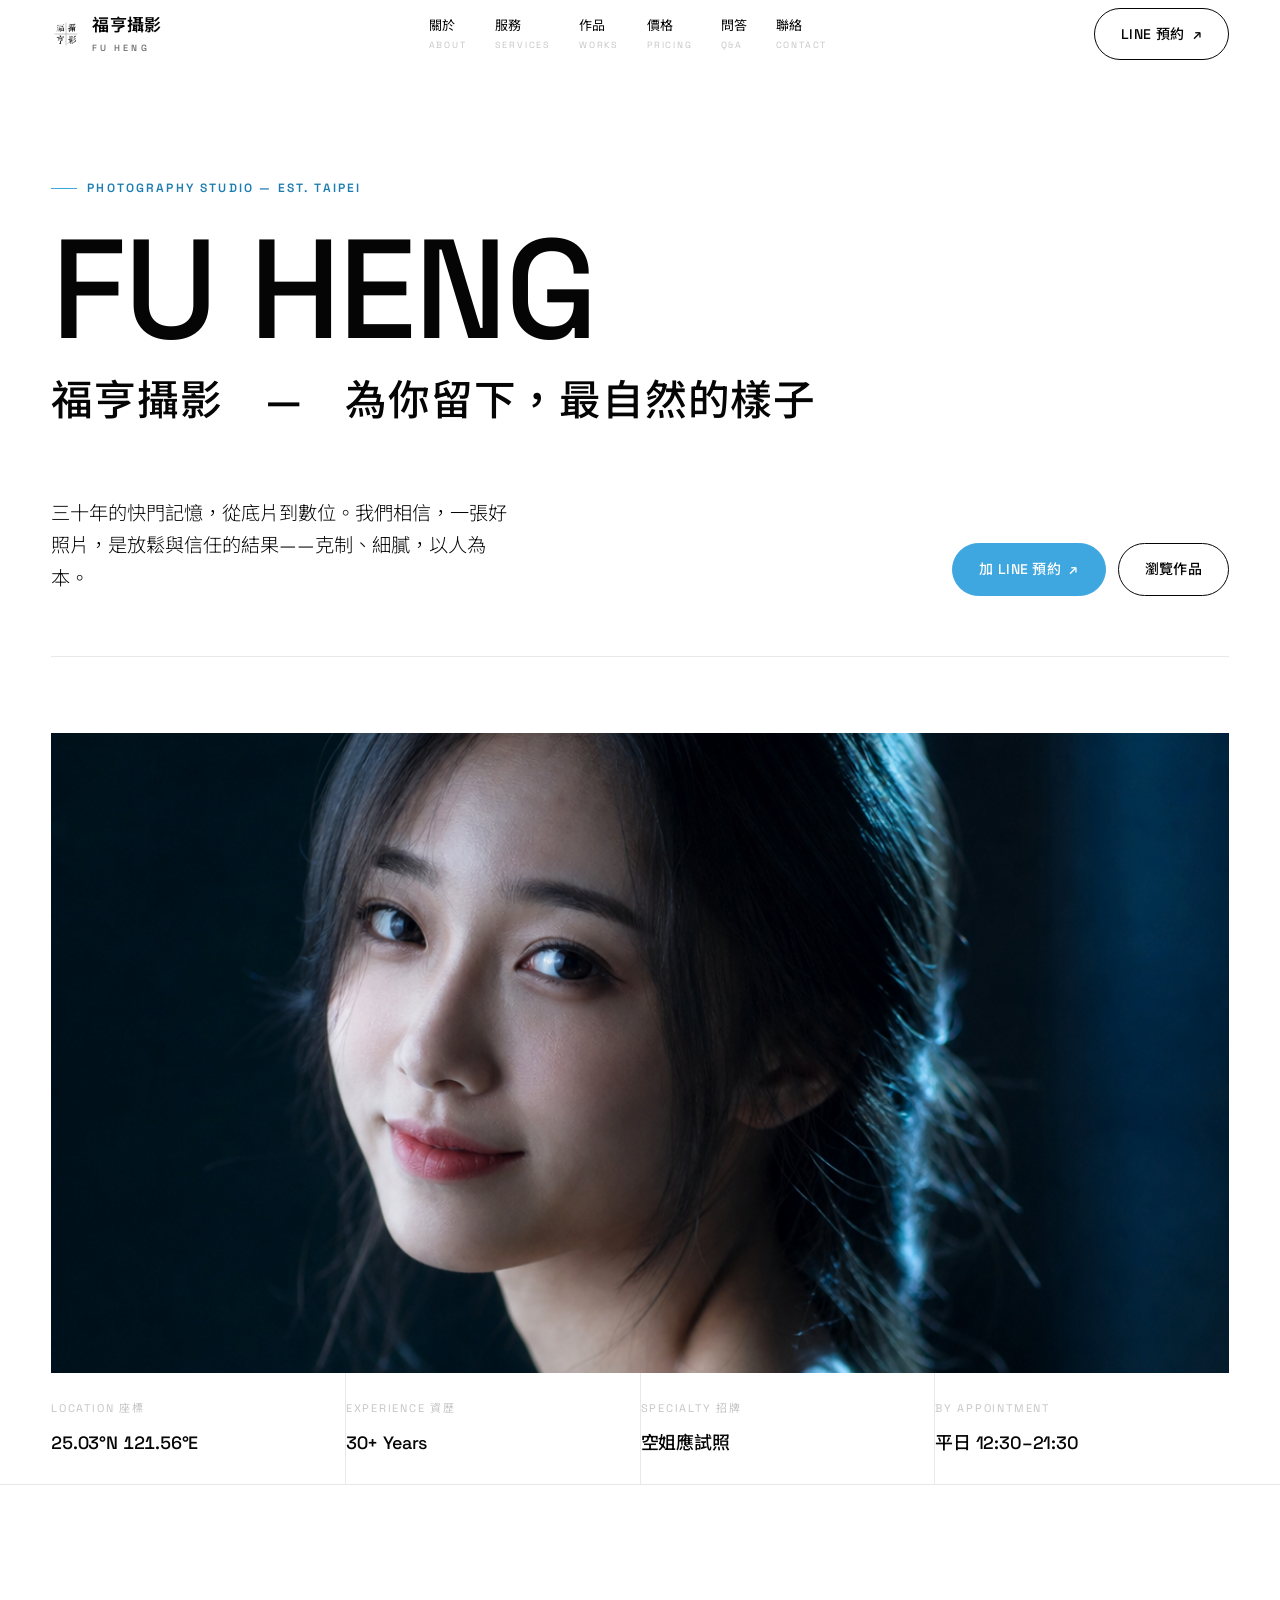
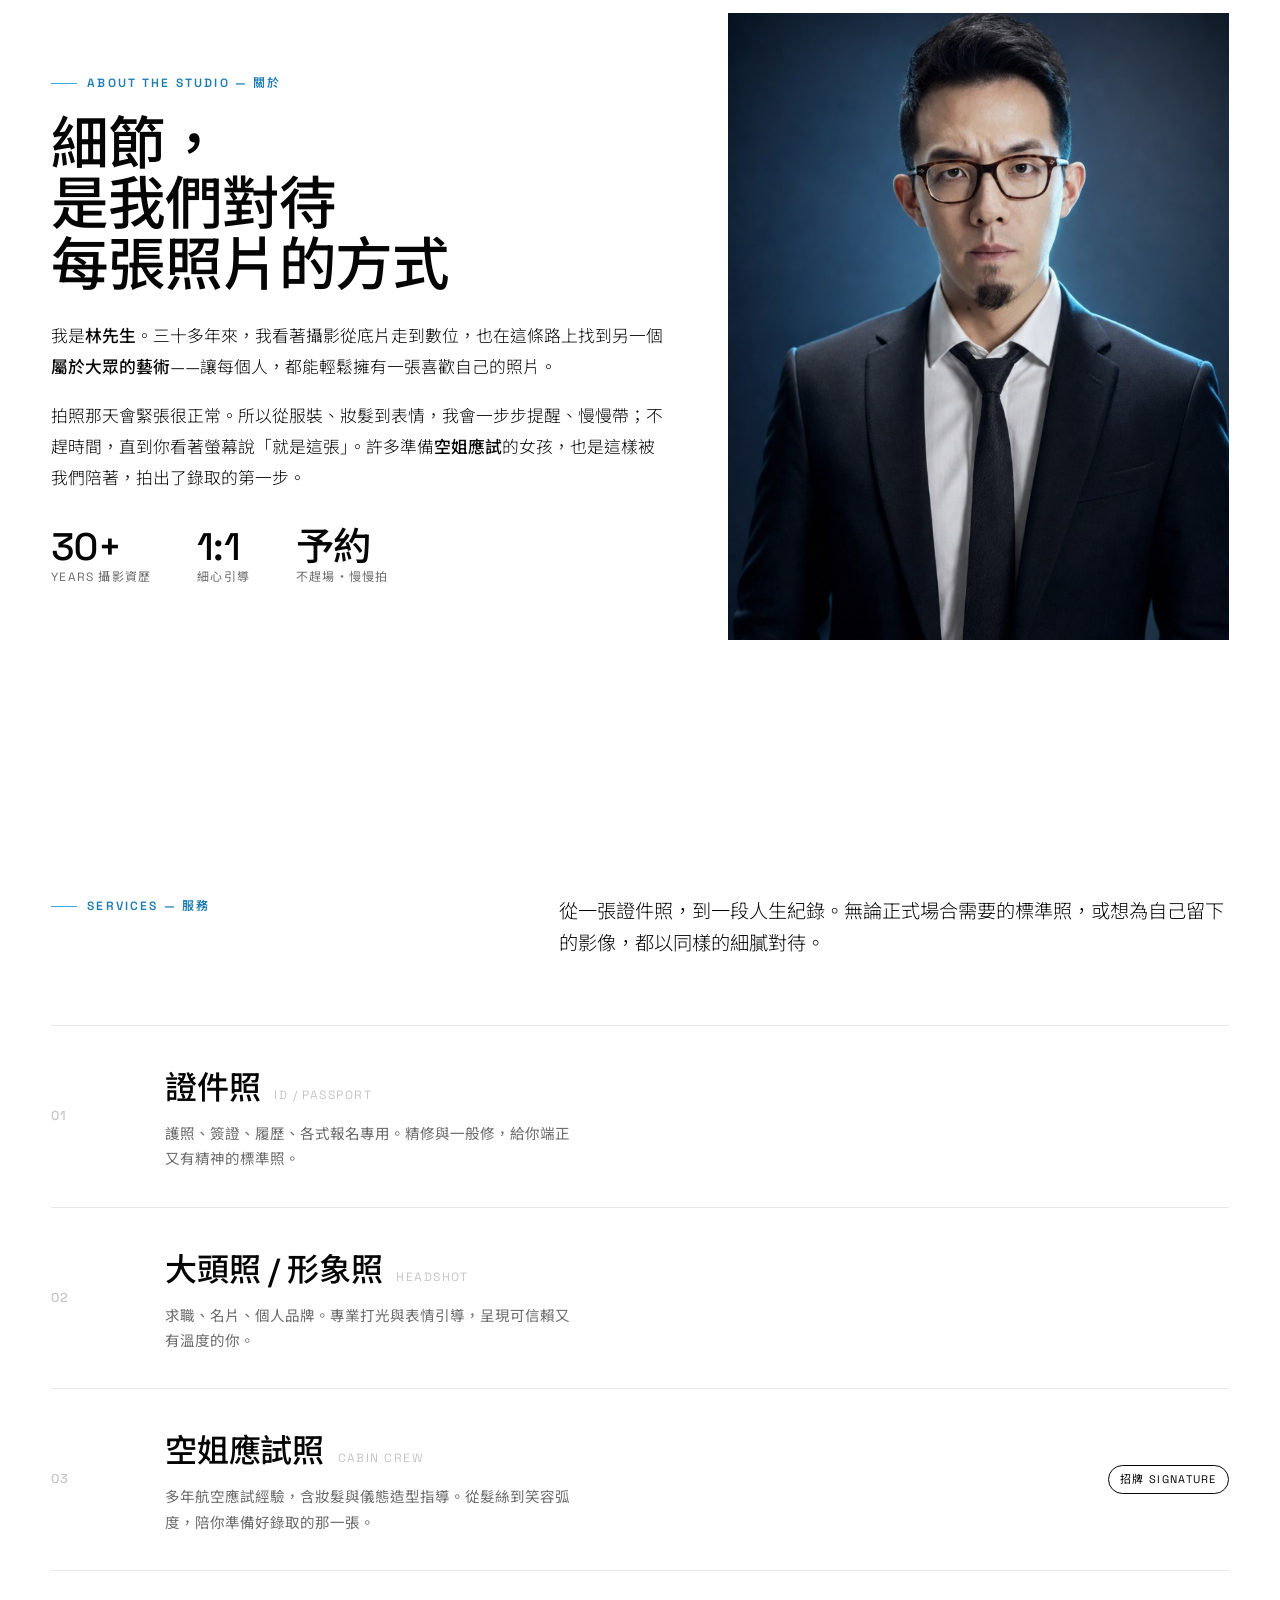
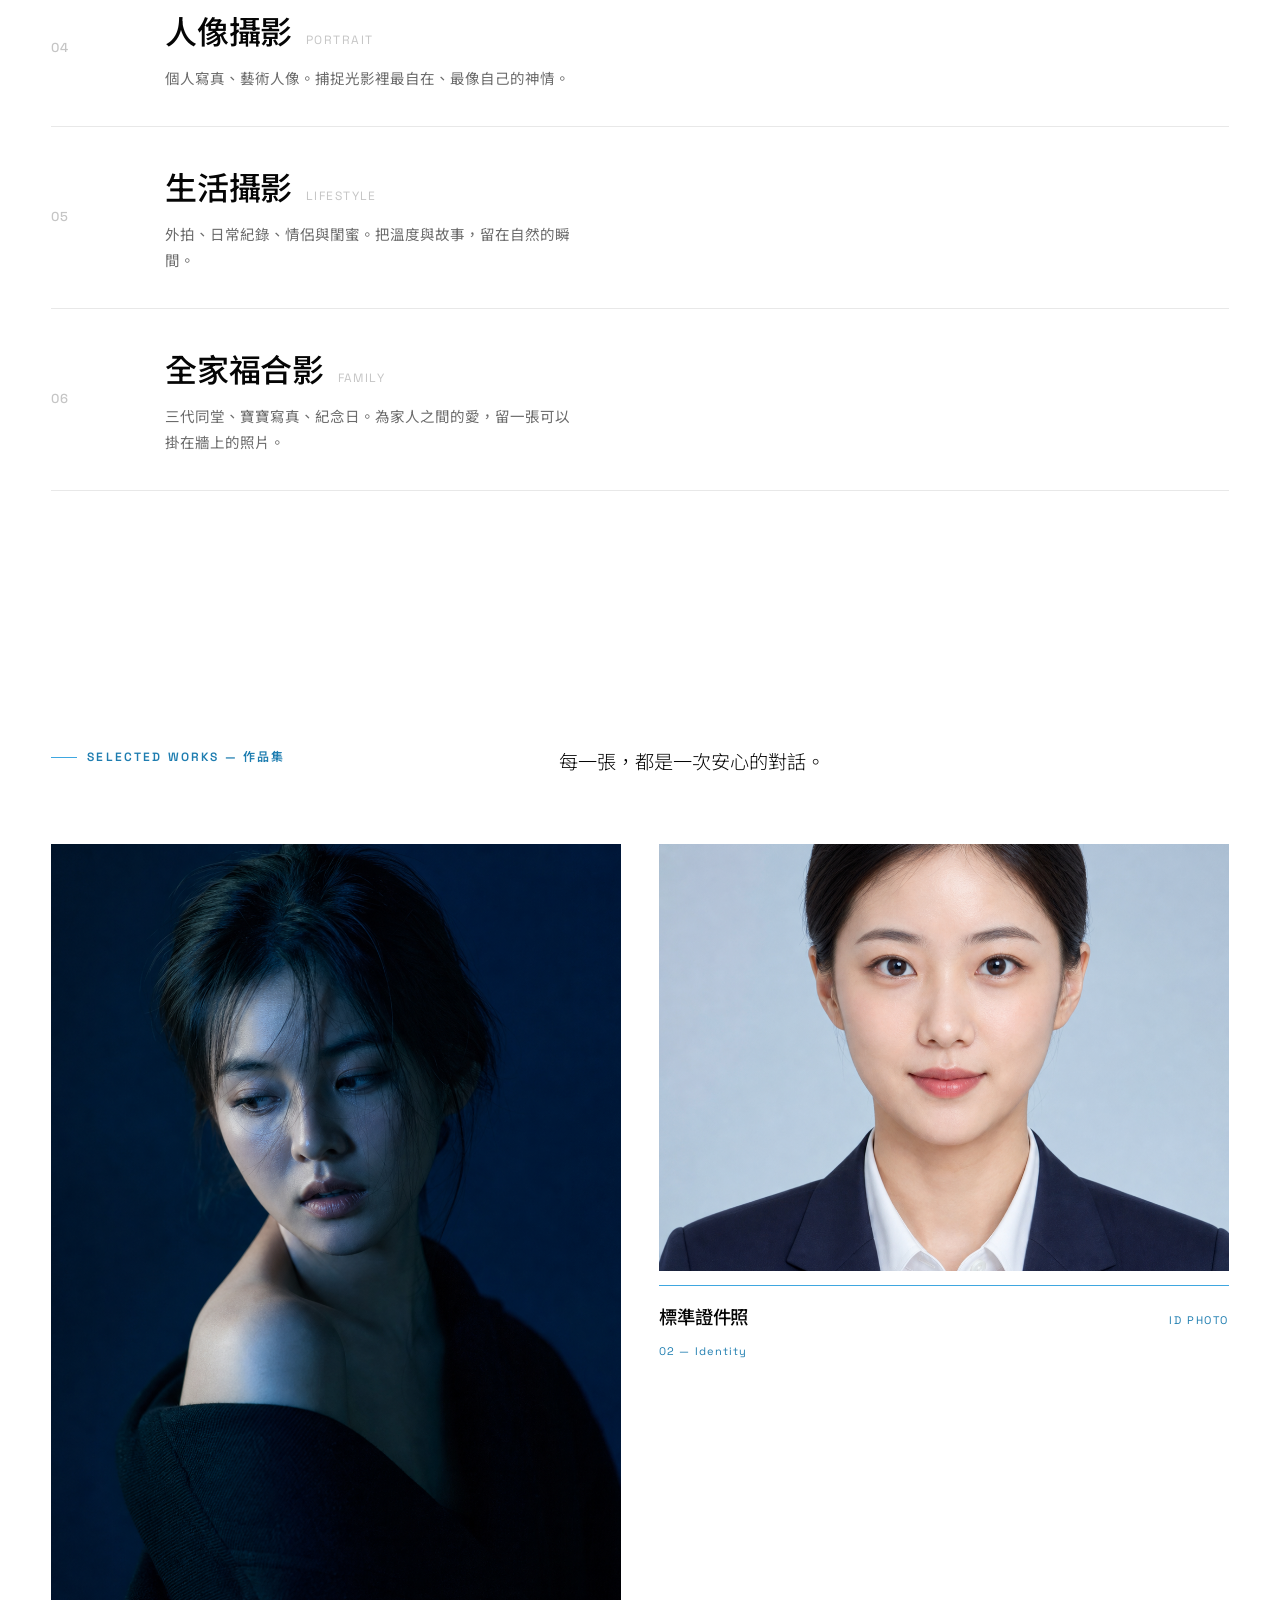
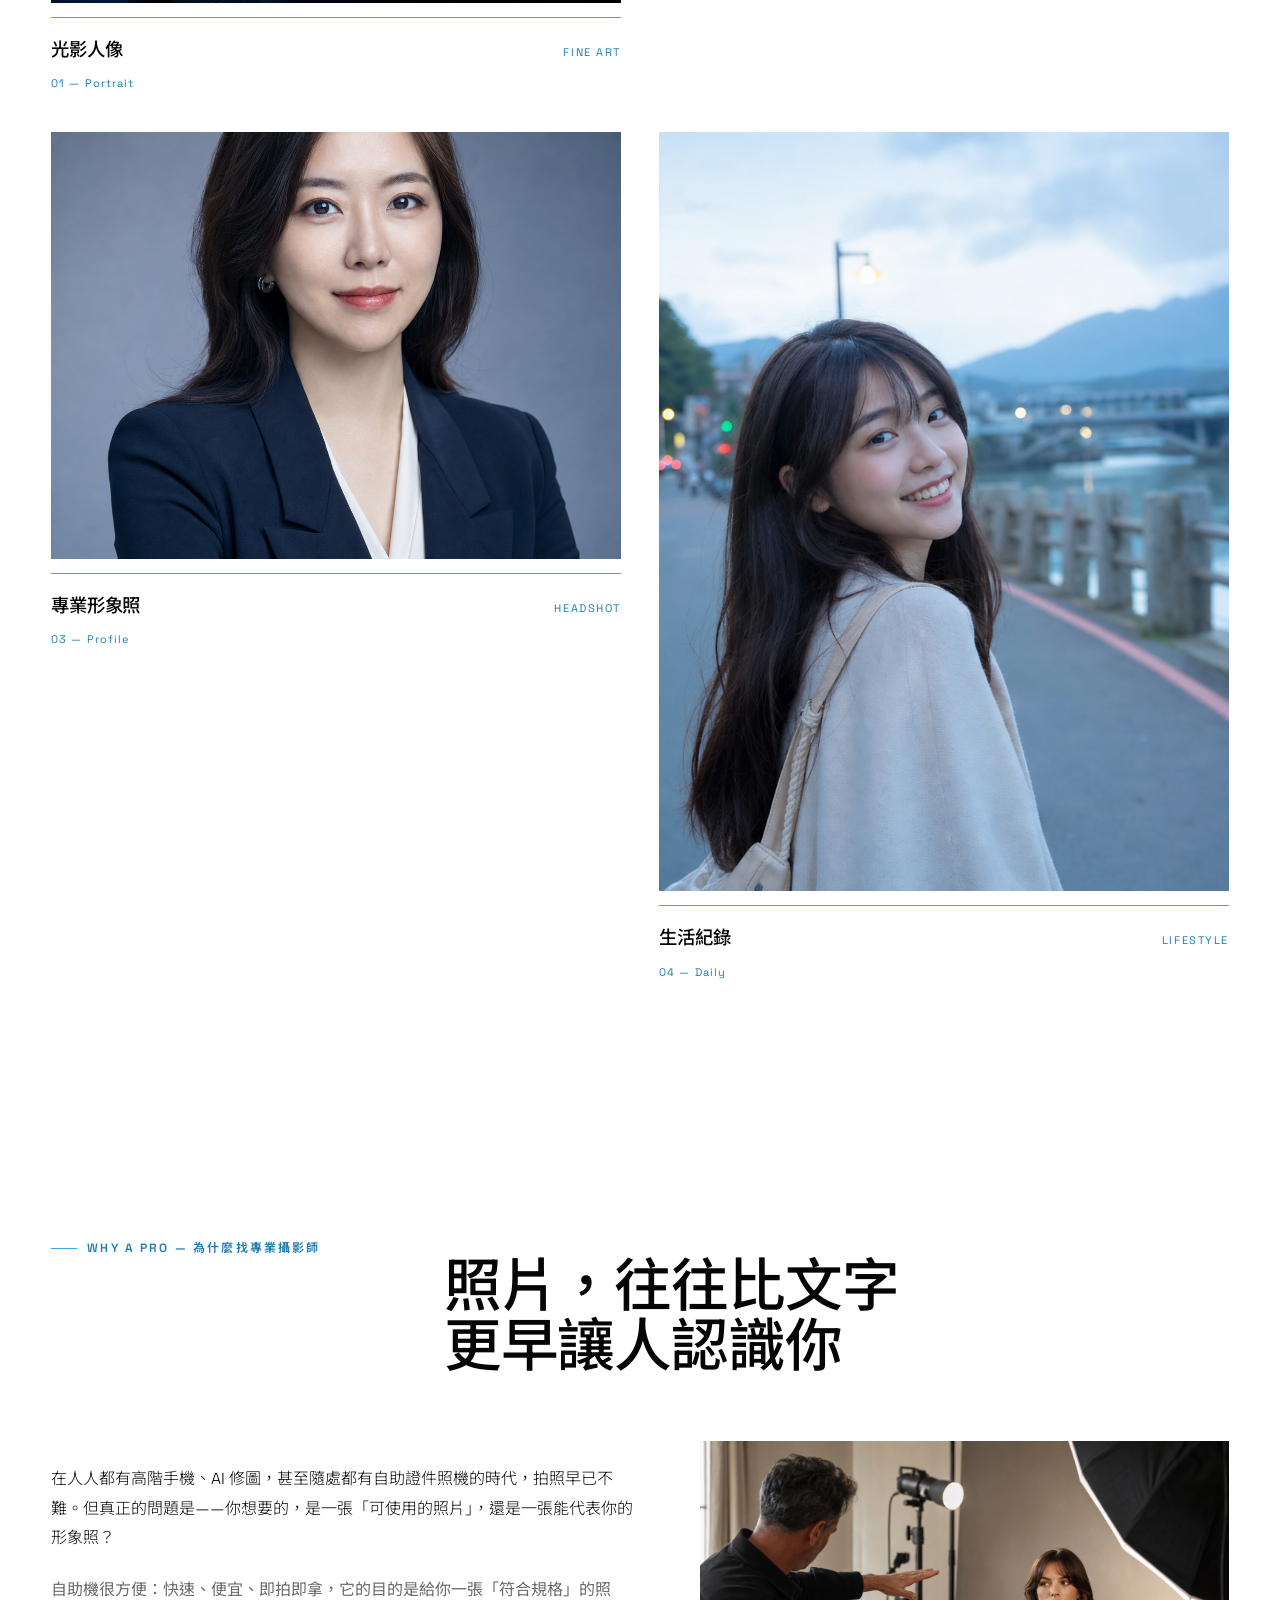
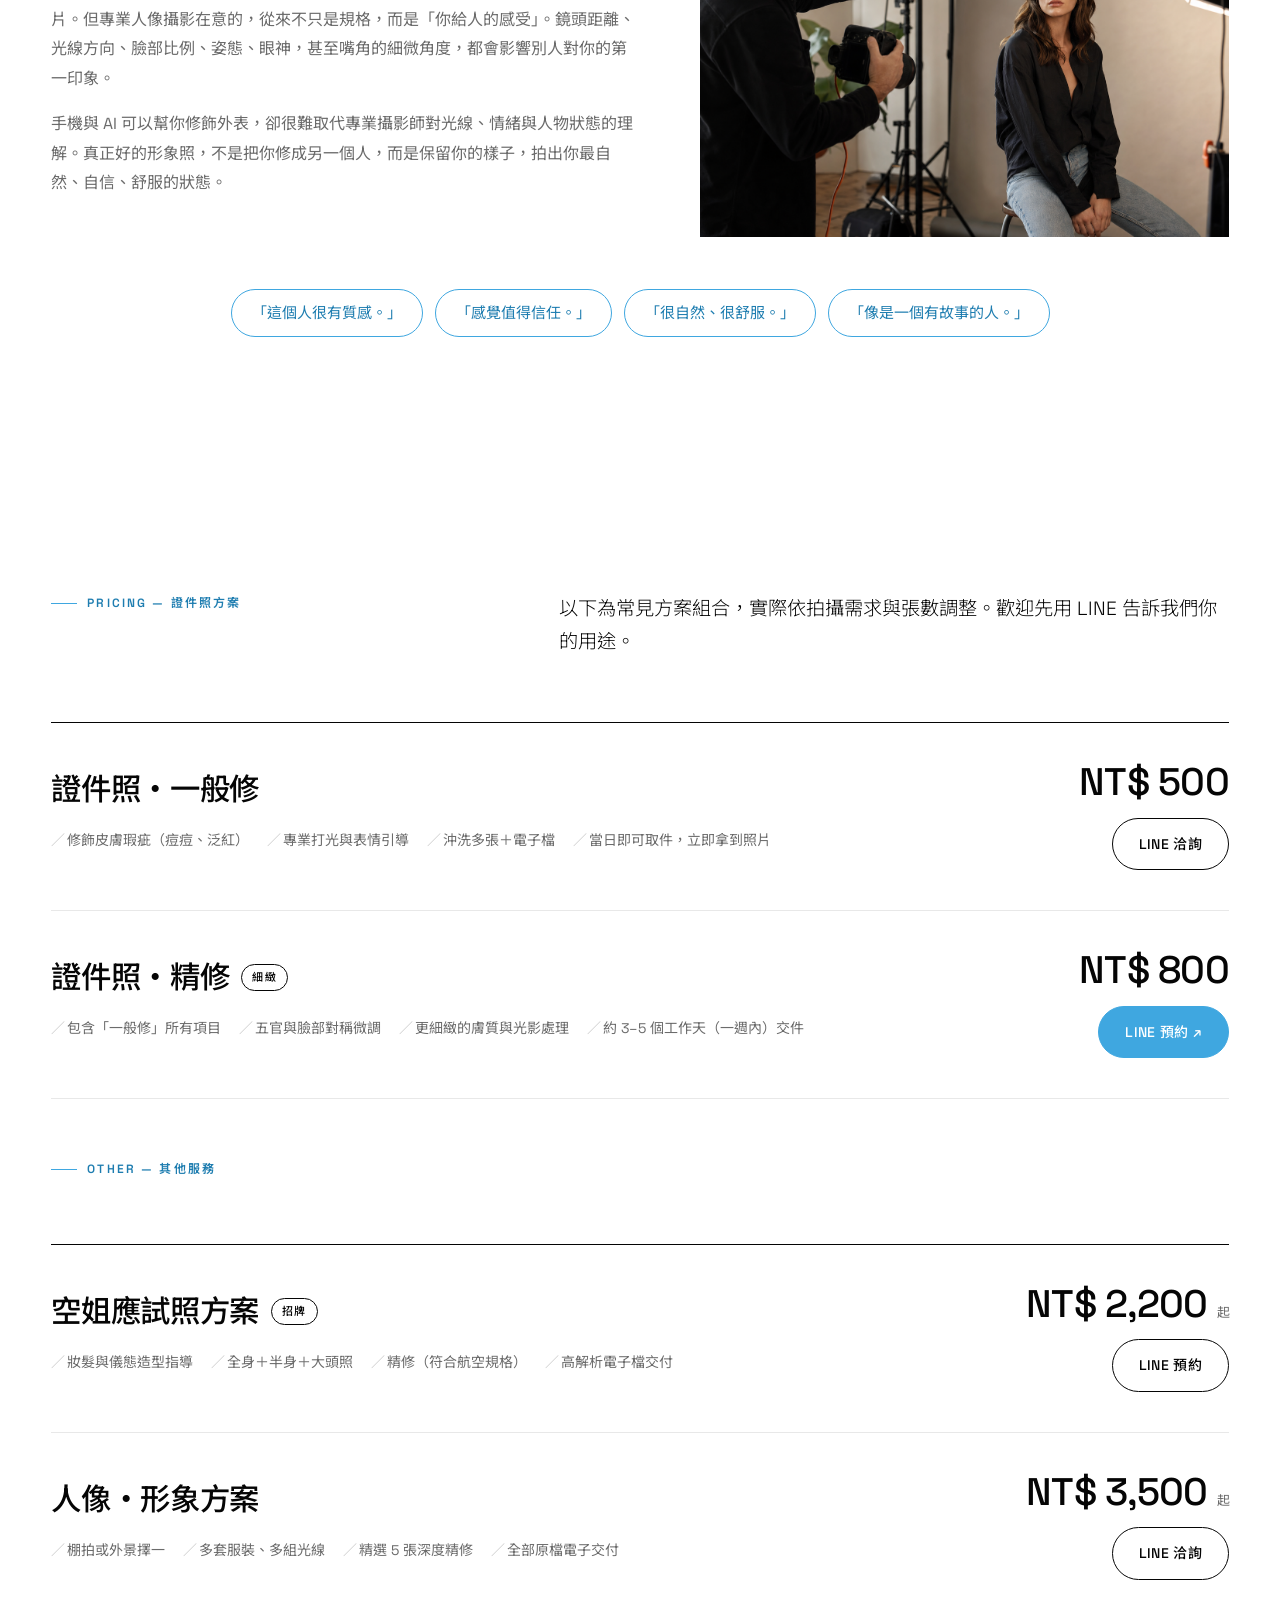
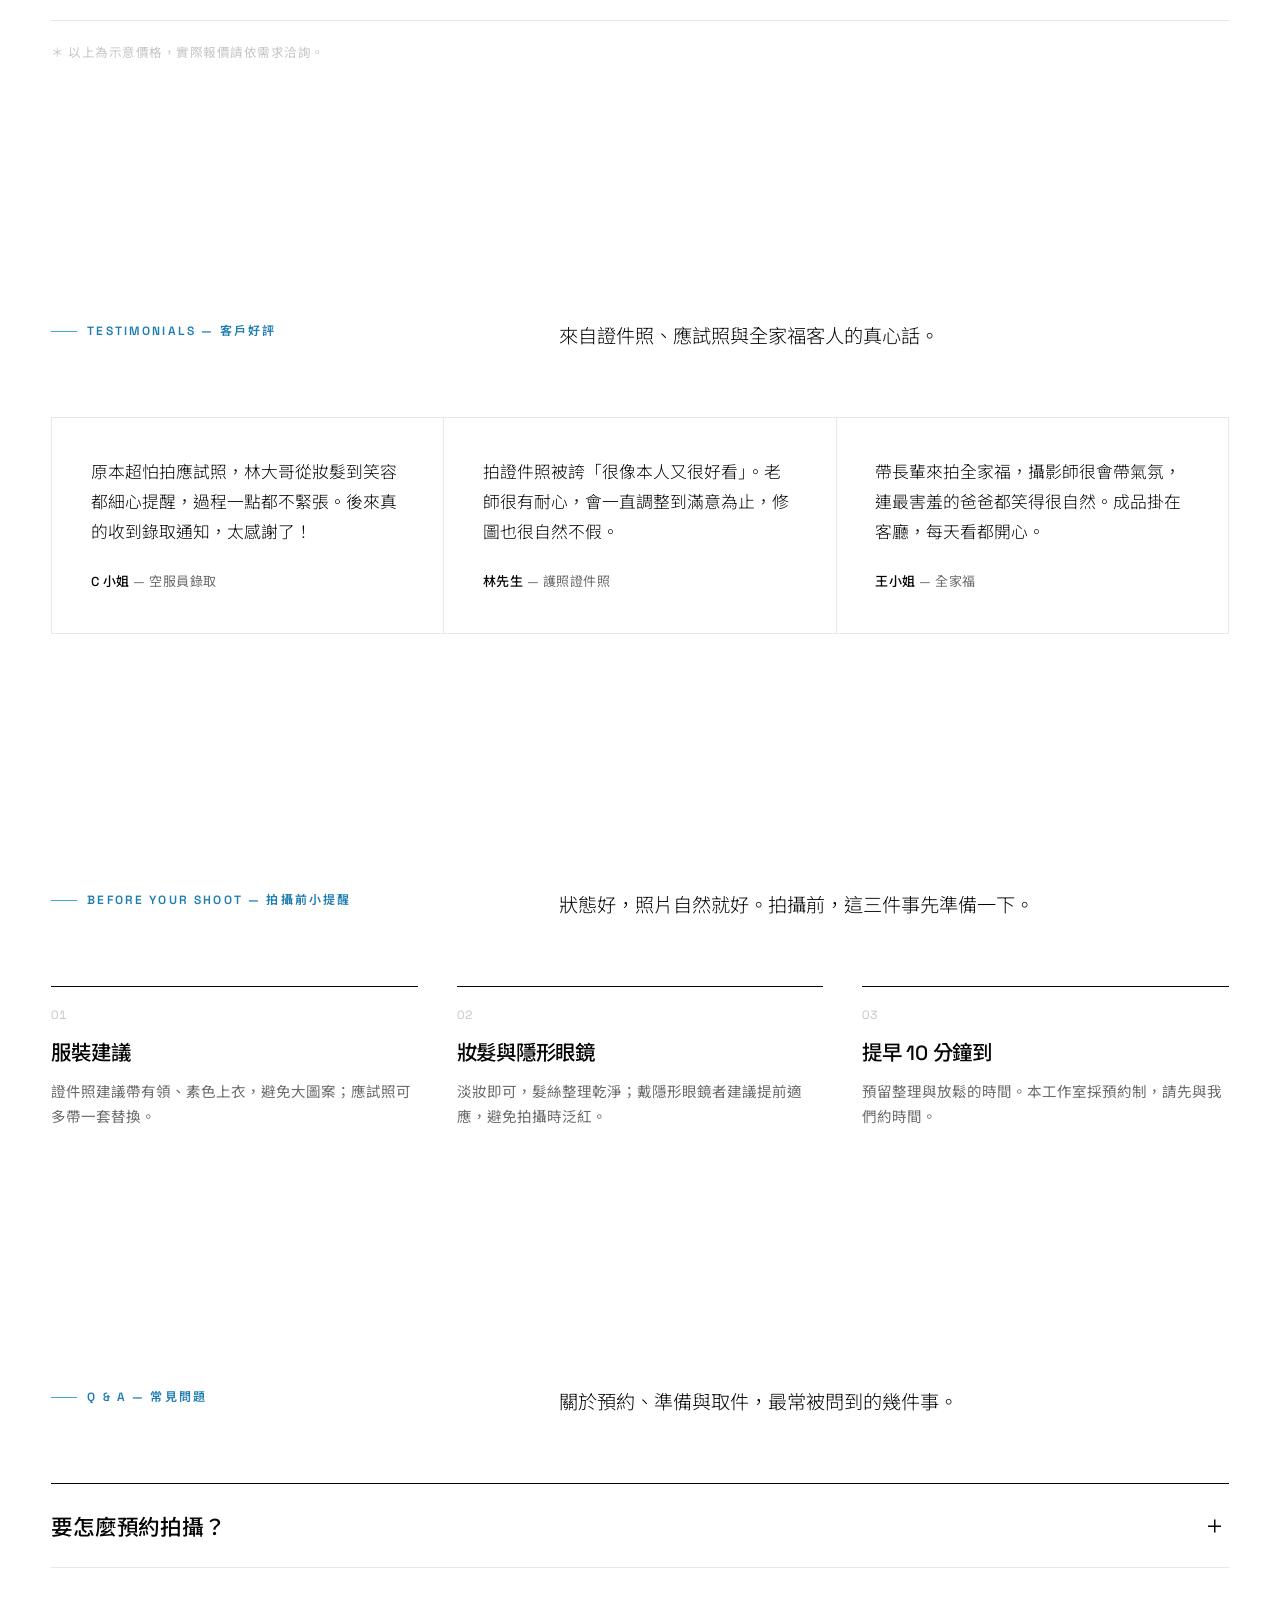
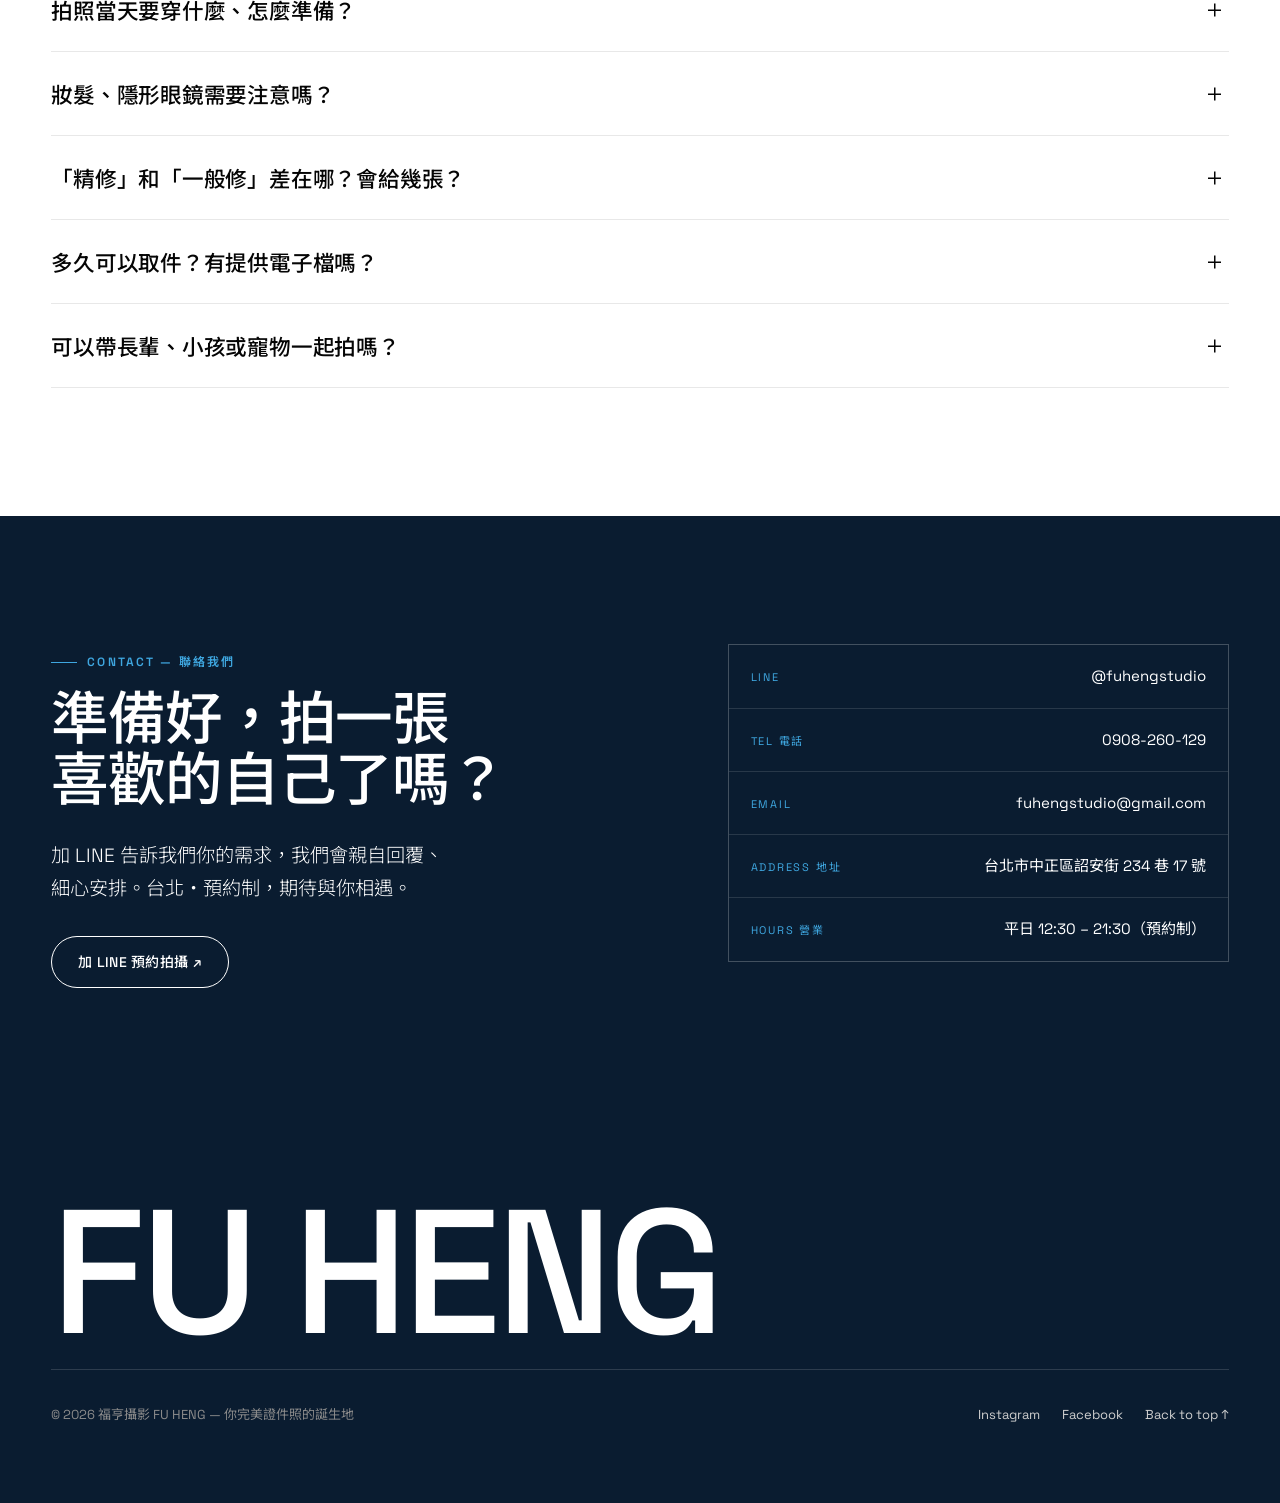
==== commit f5ba64db: "move site to ikemoto-blue" ====
--- a/4wide-v2/index.html
+++ b/4wide-v2/index.html
@@ -239,6 +239,29 @@
     *{transition:none!important;animation:none!important}
     [data-reveal]{opacity:1;transform:none}
   }
+  /* Why-a-pro section */
+  .why-head{max-width:900px}
+  .why-head h2{margin-top:18px}
+  .why-grid{display:grid;grid-template-columns:1.05fr .95fr;gap:clamp(34px,5vw,72px);align-items:center;margin-top:clamp(28px,4vw,52px)}
+  .why-copy p{color:var(--muted);margin-bottom:16px;font-size:1rem;line-height:1.85}
+  .why-copy p.lead{color:var(--ink);margin-bottom:22px;font-weight:300}
+  .why-fig img{width:100%;aspect-ratio:4/3;object-fit:cover}
+  .why-chips{display:flex;flex-wrap:wrap;gap:12px;justify-content:center;margin-top:clamp(36px,4vw,56px)}
+  .why-chips span{border:1px solid var(--accent);color:var(--accent-deep);border-radius:999px;padding:10px 20px;font-size:15px}
+  @media(max-width:860px){.why-grid{grid-template-columns:1fr}.why-fig{max-width:520px;margin-inline:auto}}
+  /* Lightbox */
+  .lb{position:fixed;inset:0;z-index:1000;background:rgba(8,12,18,.95);display:none;align-items:center;justify-content:center}
+  .lb.open{display:flex}
+  .lb #lbImg{max-width:90vw;max-height:84vh;object-fit:contain;box-shadow:0 24px 70px rgba(0,0,0,.6)}
+  .lb-btn{position:absolute;background:rgba(255,255,255,.08);border:1px solid rgba(255,255,255,.3);color:#fff;width:54px;height:54px;border-radius:50%;font-size:26px;line-height:1;cursor:pointer;display:grid;place-items:center;transition:background .25s,transform .25s}
+  .lb-btn:hover{background:rgba(255,255,255,.22)}
+  .lb-prev{left:24px;top:50%;transform:translateY(-50%)}
+  .lb-next{right:24px;top:50%;transform:translateY(-50%)}
+  .lb-close{top:22px;right:22px;width:46px;height:46px;font-size:20px}
+  .lb-cap{position:absolute;left:0;right:0;bottom:26px;text-align:center;color:#fff;font-size:14px;letter-spacing:.06em}
+  .lb-count{position:absolute;top:28px;left:26px;color:rgba(255,255,255,.7);font-size:13px;letter-spacing:.12em}
+  [data-lightbox]{cursor:zoom-in}
+  @media(max-width:600px){.lb-prev{left:8px}.lb-next{right:8px}.lb-btn{width:46px;height:46px}}
 </style>
 </head>
 <body>
@@ -352,31 +375,50 @@
         <p class="lead" data-reveal>每一張，都是一次安心的對話。</p>
       </div>
       <div class="works-grid">
-        <a class="case tall" href="#contact" data-reveal>
+        <a data-lightbox class="case tall" href="#contact" data-reveal>
           <div class="frame"><img src="work-portrait.png" alt="光影人像作品"></div>
           <div class="meta-line"><h3>光影人像</h3><span class="en">Fine Art</span></div>
           <div class="idx" style="margin-top:8px">01 — Portrait</div>
         </a>
-        <a class="case" href="#contact" data-reveal>
+        <a data-lightbox class="case" href="#contact" data-reveal>
           <div class="frame"><img src="work-id.png" alt="標準證件照作品"></div>
           <div class="meta-line"><h3>標準證件照</h3><span class="en">ID Photo</span></div>
           <div class="idx" style="margin-top:8px">02 — Identity</div>
         </a>
-        <a class="case" href="#contact" data-reveal>
+        <a data-lightbox class="case" href="#contact" data-reveal>
           <div class="frame"><img src="work-headshot.png" alt="專業形象照作品"></div>
           <div class="meta-line"><h3>專業形象照</h3><span class="en">Headshot</span></div>
           <div class="idx" style="margin-top:8px">03 — Profile</div>
         </a>
-        <a class="case tall" href="#contact" data-reveal>
+        <a data-lightbox class="case tall" href="#contact" data-reveal>
           <div class="frame"><img src="work-lifestyle.png" alt="生活紀錄作品"></div>
           <div class="meta-line"><h3>生活紀錄</h3><span class="en">Lifestyle</span></div>
           <div class="idx" style="margin-top:8px">04 — Daily</div>
         </a>
-        <a class="case" href="#contact" data-reveal>
-          <div class="frame"><img src="casual.jpg" alt="攝影師的日常，草地與狗狗"></div>
-          <div class="meta-line"><h3>鏡頭外的日常</h3><span class="en">Off Duty</span></div>
-          <div class="idx" style="margin-top:8px">05 — Off Duty</div>
-        </a>
+      </div>
+    </div>
+  </section>
+
+  <!-- Why a pro -->
+  <section id="why">
+    <div class="wrap">
+      <div class="head why-head">
+        <span class="eyebrow" data-reveal>Why a Pro — 為什麼找專業攝影師</span>
+        <h2 data-reveal>照片，往往比文字<br>更早讓人認識你</h2>
+      </div>
+      <div class="why-grid">
+        <div class="why-copy" data-reveal>
+          <p class="lead">在人人都有高階手機、AI 修圖，甚至隨處都有自助證件照機的時代，拍照早已不難。但真正的問題是——你想要的，是一張「可使用的照片」，還是一張能代表你的形象照？</p>
+          <p>自助機很方便：快速、便宜、即拍即拿，它的目的是給你一張「符合規格」的照片。但專業人像攝影在意的，從來不只是規格，而是「你給人的感受」。鏡頭距離、光線方向、臉部比例、姿態、眼神，甚至嘴角的細微角度，都會影響別人對你的第一印象。</p>
+          <p>手機與 AI 可以幫你修飾外表，卻很難取代專業攝影師對光線、情緒與人物狀態的理解。真正好的形象照，不是把你修成另一個人，而是保留你的樣子，拍出你最自然、自信、舒服的狀態。</p>
+        </div>
+        <figure class="why-fig" data-reveal><img src="why-pro.png" alt="專業攝影師在棚內細心引導拍攝"></figure>
+      </div>
+      <div class="why-chips" data-reveal>
+        <span>「這個人很有質感。」</span>
+        <span>「感覺值得信任。」</span>
+        <span>「很自然、很舒服。」</span>
+        <span>「像是一個有故事的人。」</span>
       </div>
     </div>
   </section>
@@ -539,6 +581,30 @@
     });
   });
 })();
+document.addEventListener("DOMContentLoaded",function(){
+  var trig=[].slice.call(document.querySelectorAll('[data-lightbox]'));
+  var lb=document.getElementById('lightbox'); if(!trig.length||!lb)return;
+  var lbImg=document.getElementById('lbImg'),lbCap=document.getElementById('lbCap'),lbCount=document.getElementById('lbCount');
+  var items=trig.map(function(t){var im=t.tagName==='IMG'?t:t.querySelector('img');var h=t.querySelector('h3');return{src:im.getAttribute('src'),cap:(h?h.textContent:'')||im.getAttribute('alt')||''};});
+  var i=0;
+  function show(n){i=(n+items.length)%items.length;lbImg.setAttribute('src',items[i].src);lbImg.setAttribute('alt',items[i].cap);lbCap.textContent=items[i].cap;lbCount.textContent=(i+1)+' / '+items.length;}
+  function open(n){show(n);lb.classList.add('open');document.body.style.overflow='hidden';}
+  function close(){lb.classList.remove('open');document.body.style.overflow='';}
+  trig.forEach(function(t,n){t.setAttribute('tabindex','0');t.addEventListener('click',function(e){e.preventDefault();open(n);});t.addEventListener('keydown',function(e){if(e.key==='Enter'||e.key===' '){e.preventDefault();open(n);}});});
+  document.getElementById('lbClose').addEventListener('click',close);
+  document.getElementById('lbPrev').addEventListener('click',function(){show(i-1);});
+  document.getElementById('lbNext').addEventListener('click',function(){show(i+1);});
+  lb.addEventListener('click',function(e){if(e.target===lb)close();});
+  document.addEventListener('keydown',function(e){if(!lb.classList.contains('open'))return;if(e.key==='Escape')close();else if(e.key==='ArrowLeft')show(i-1);else if(e.key==='ArrowRight')show(i+1);});
+});
 </script>
+<div class="lb" id="lightbox" role="dialog" aria-modal="true" aria-label="作品集瀏覽">
+  <span class="lb-count" id="lbCount"></span>
+  <button class="lb-btn lb-close" id="lbClose" type="button" aria-label="關閉">✕</button>
+  <button class="lb-btn lb-prev" id="lbPrev" type="button" aria-label="上一張">‹</button>
+  <img id="lbImg" src="" alt="">
+  <button class="lb-btn lb-next" id="lbNext" type="button" aria-label="下一張">›</button>
+  <span class="lb-cap" id="lbCap"></span>
+</div>
 </body>
 </html>
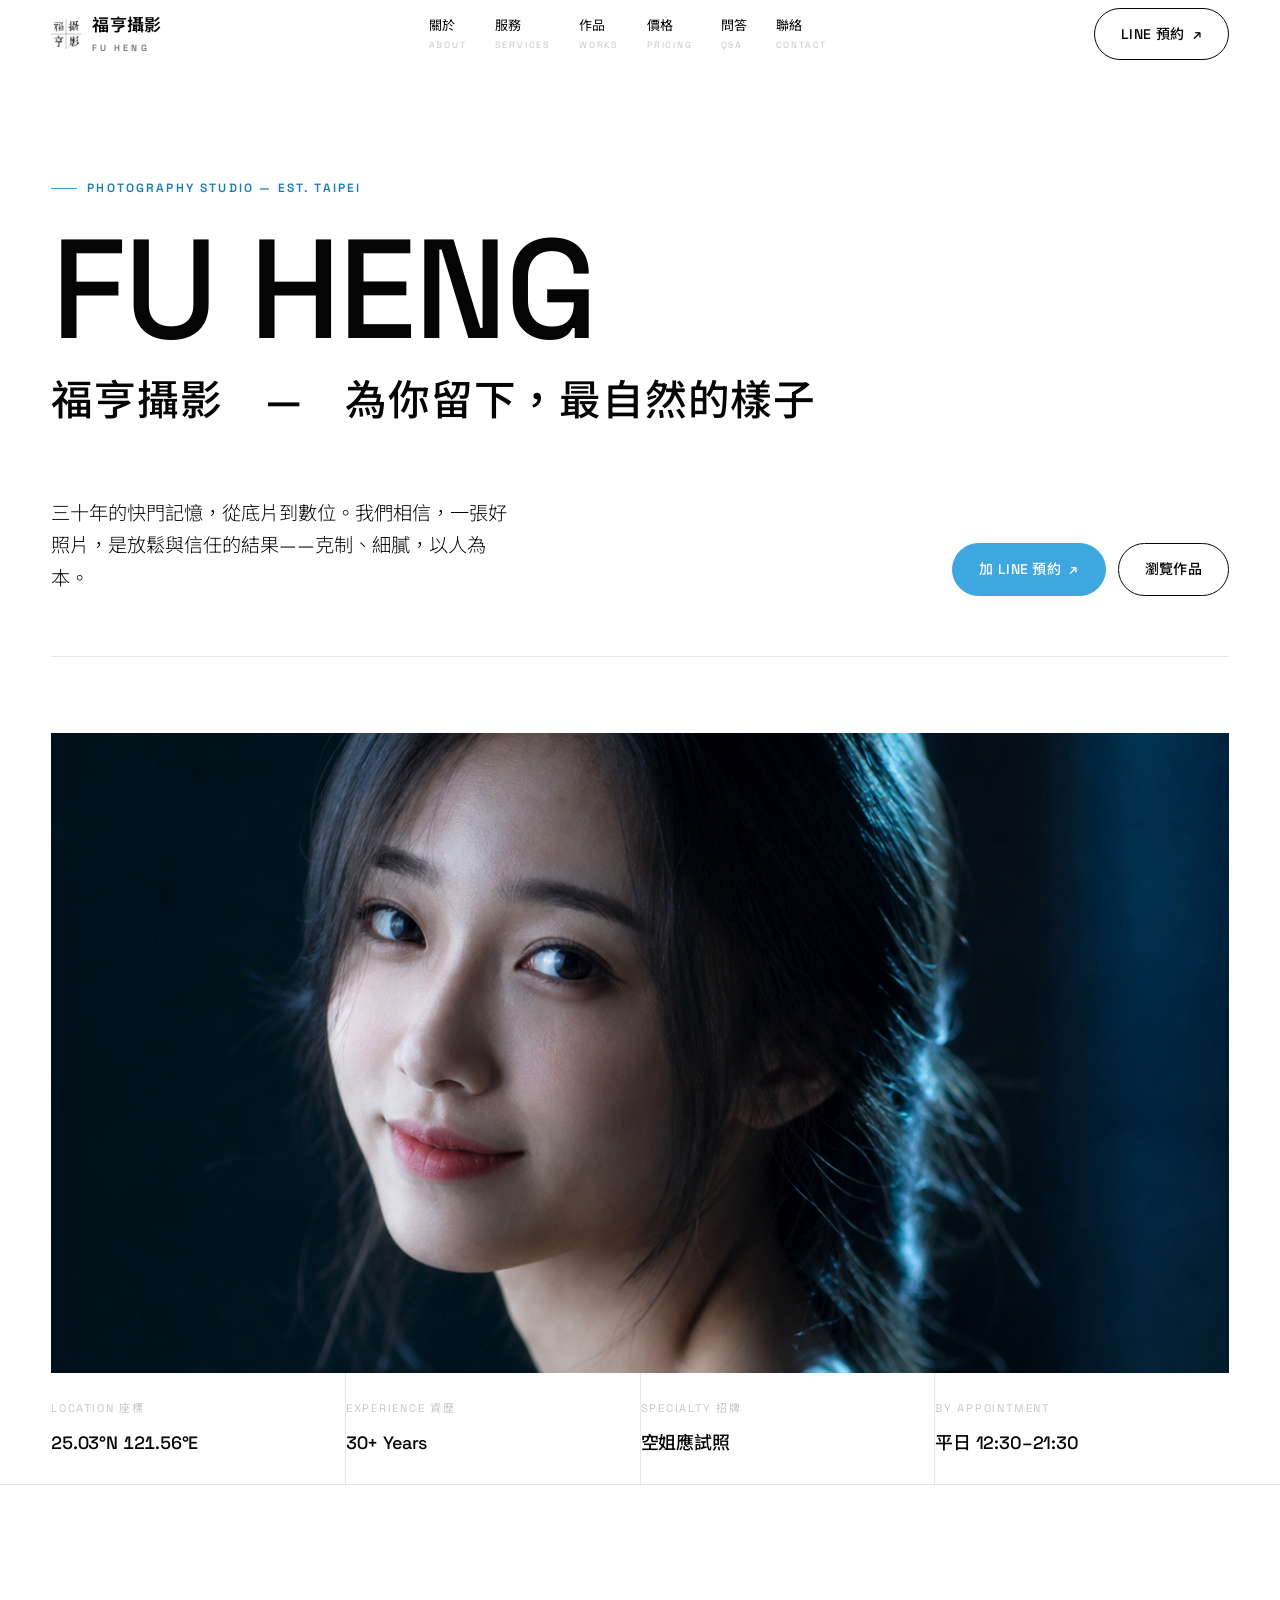
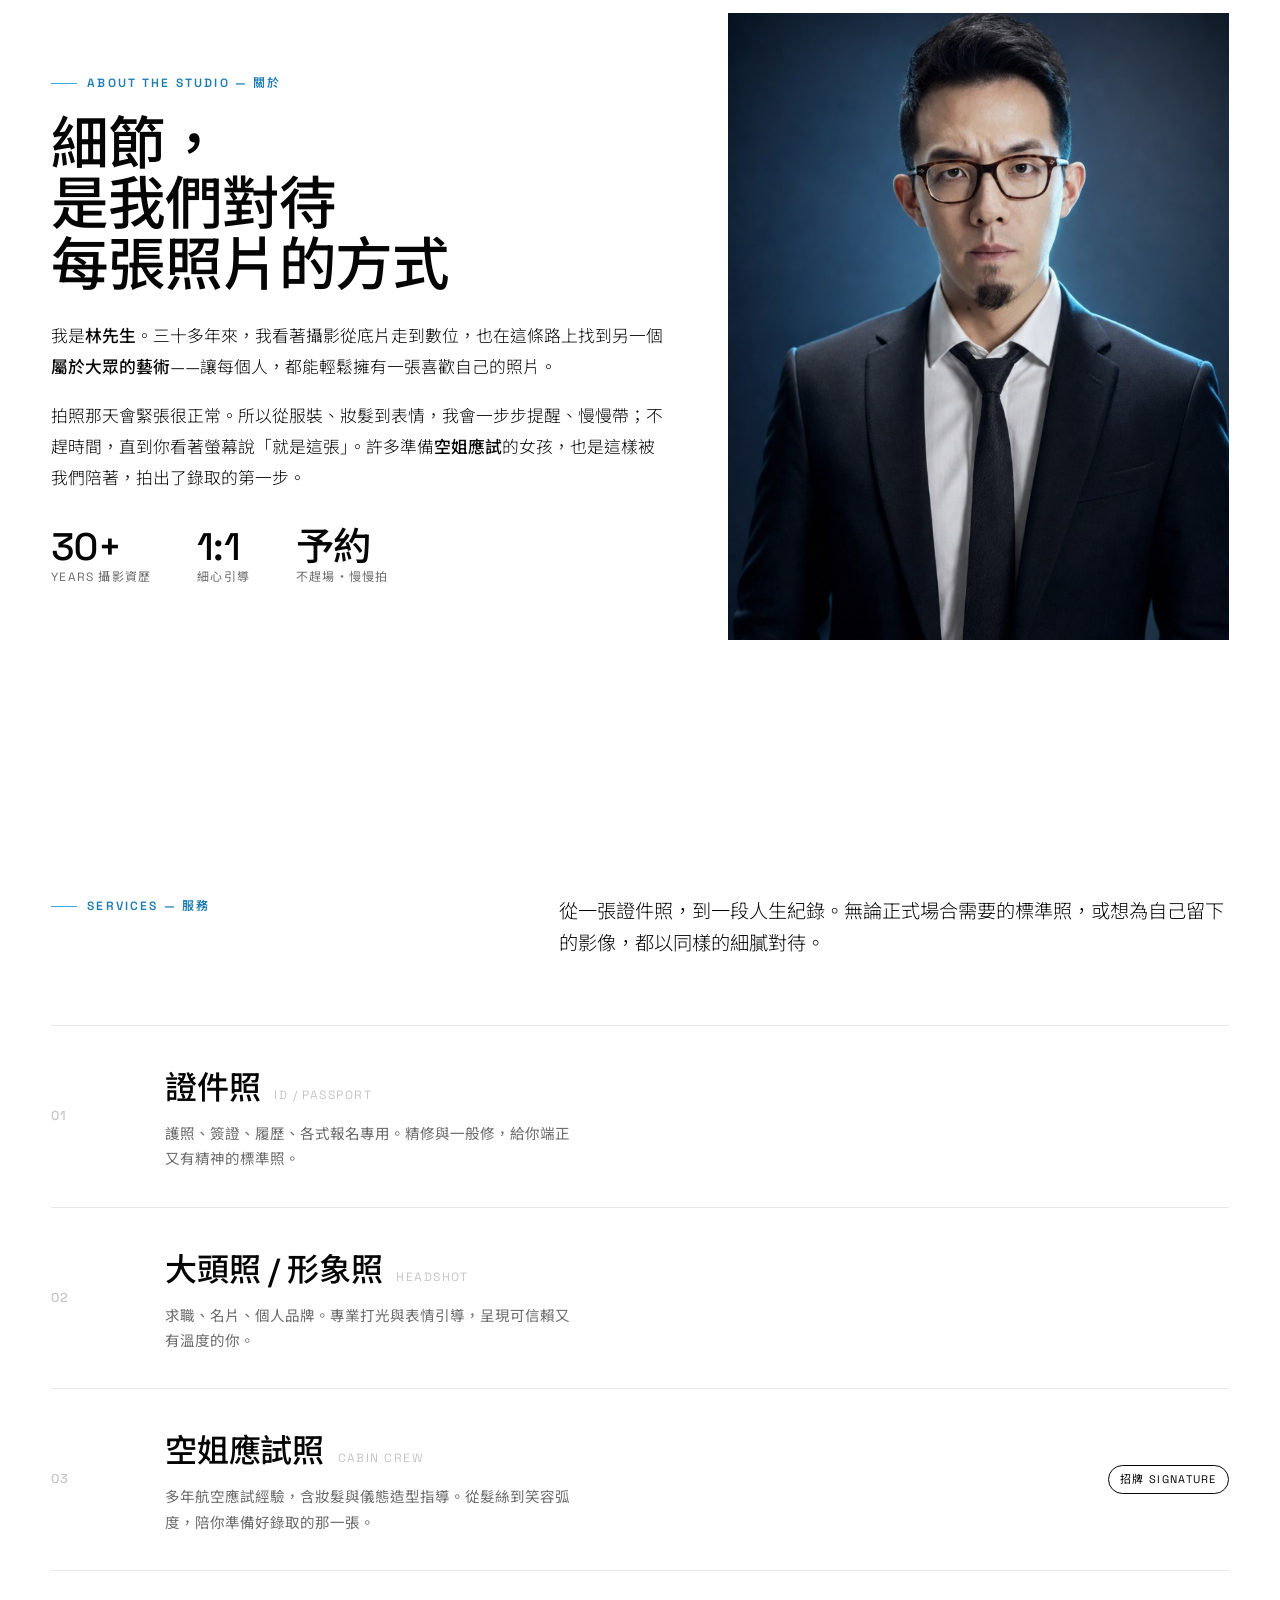
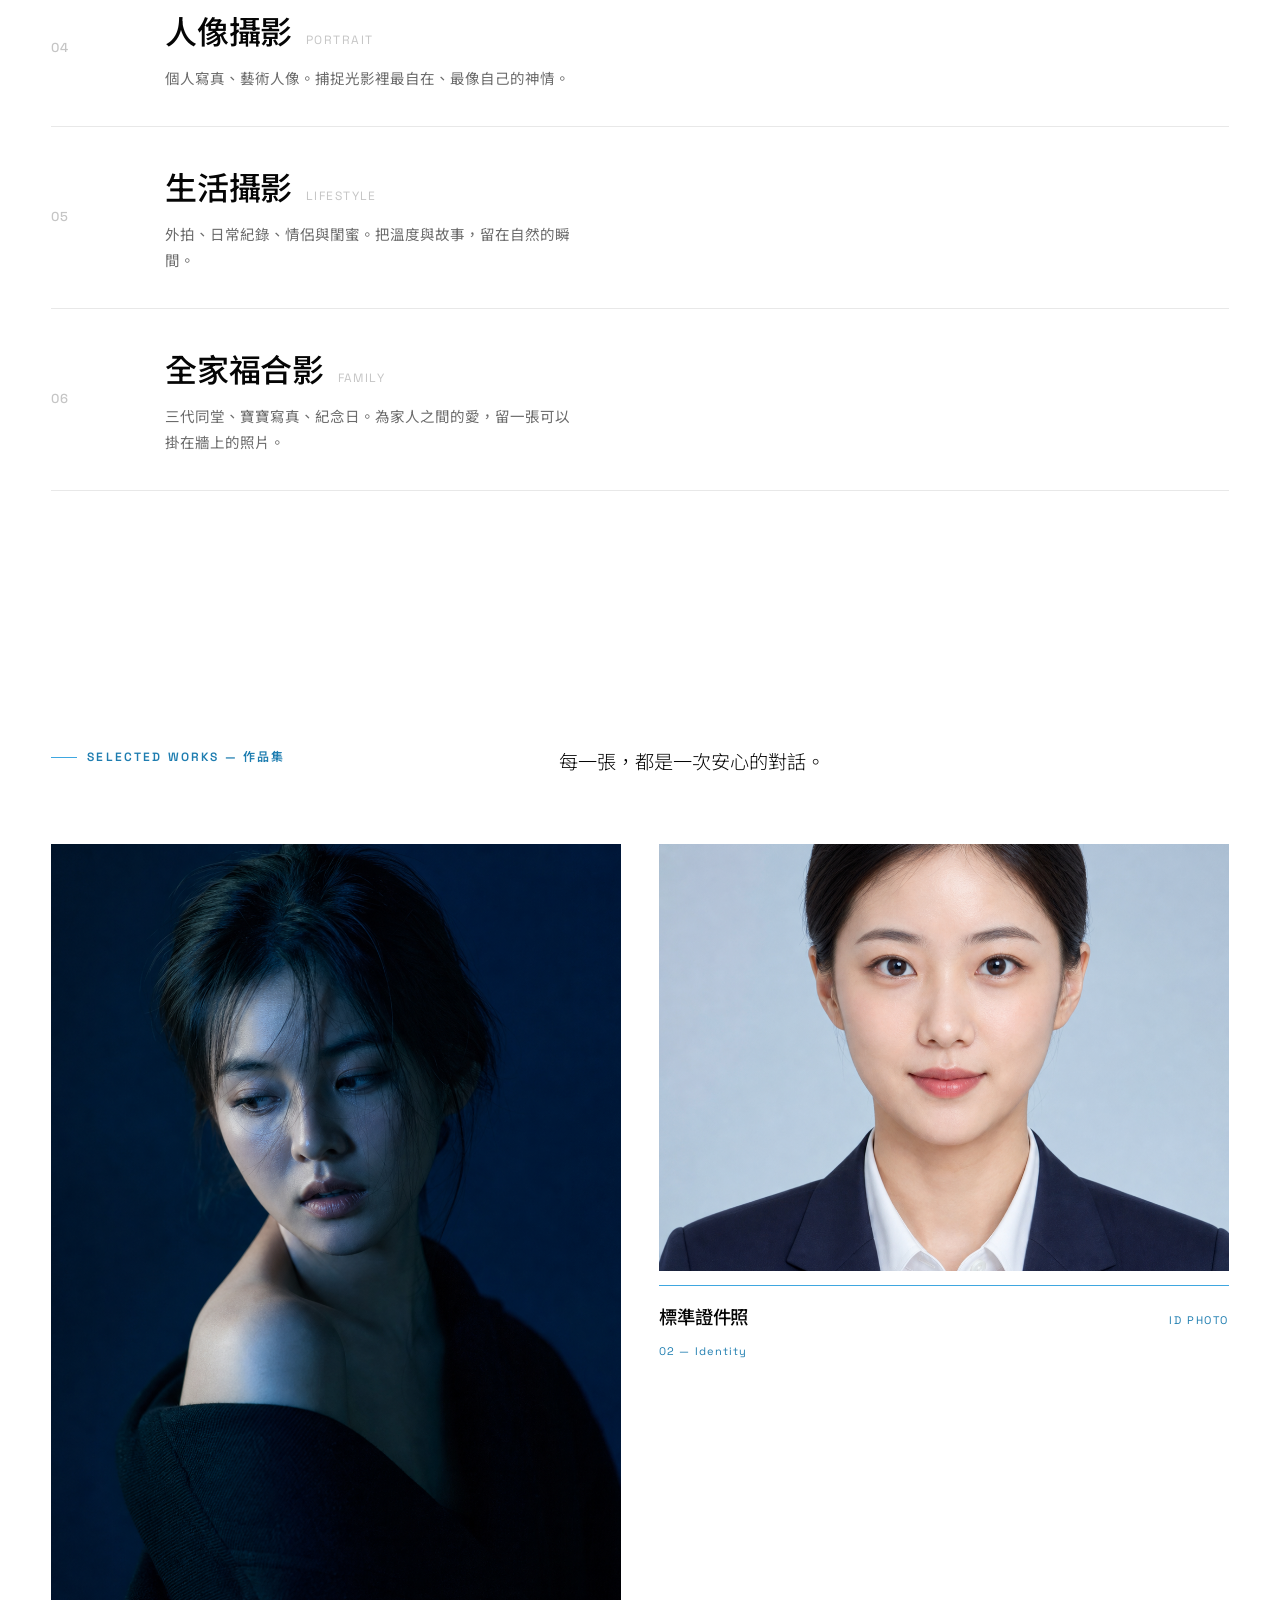
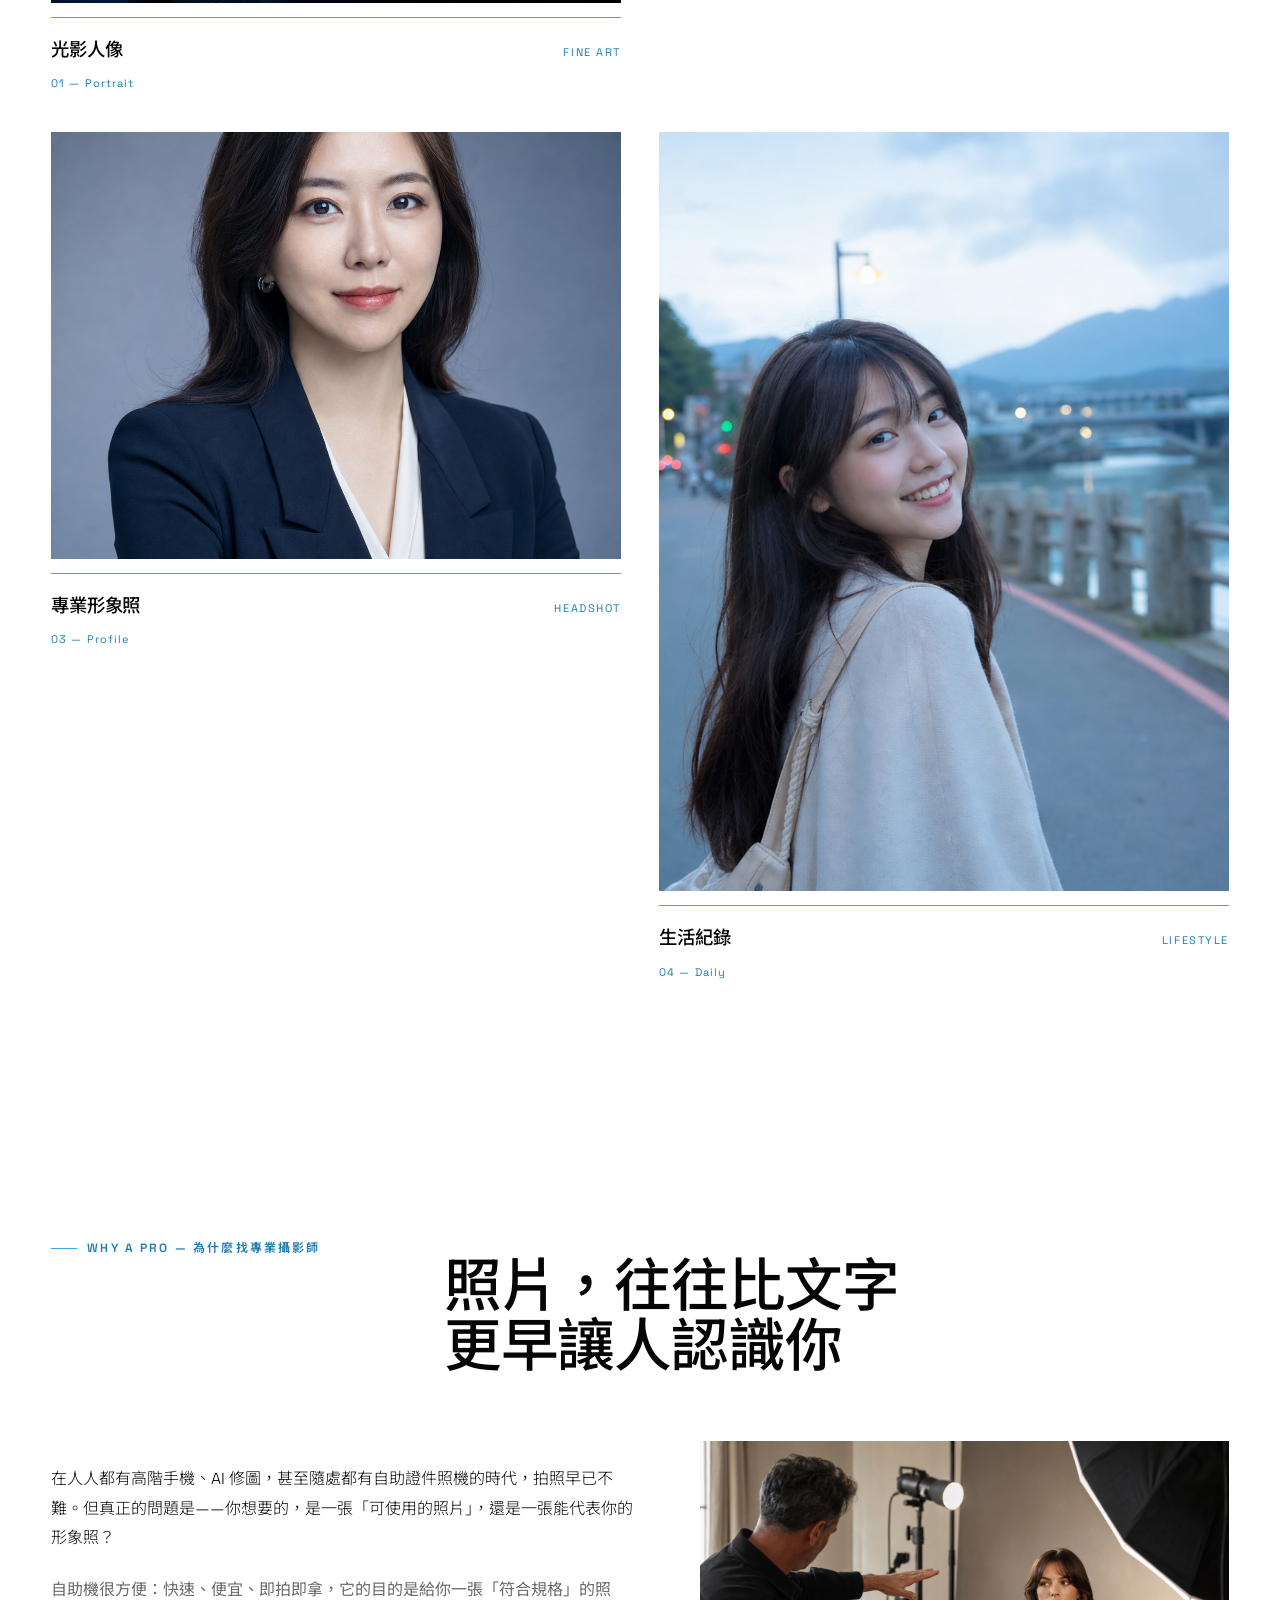
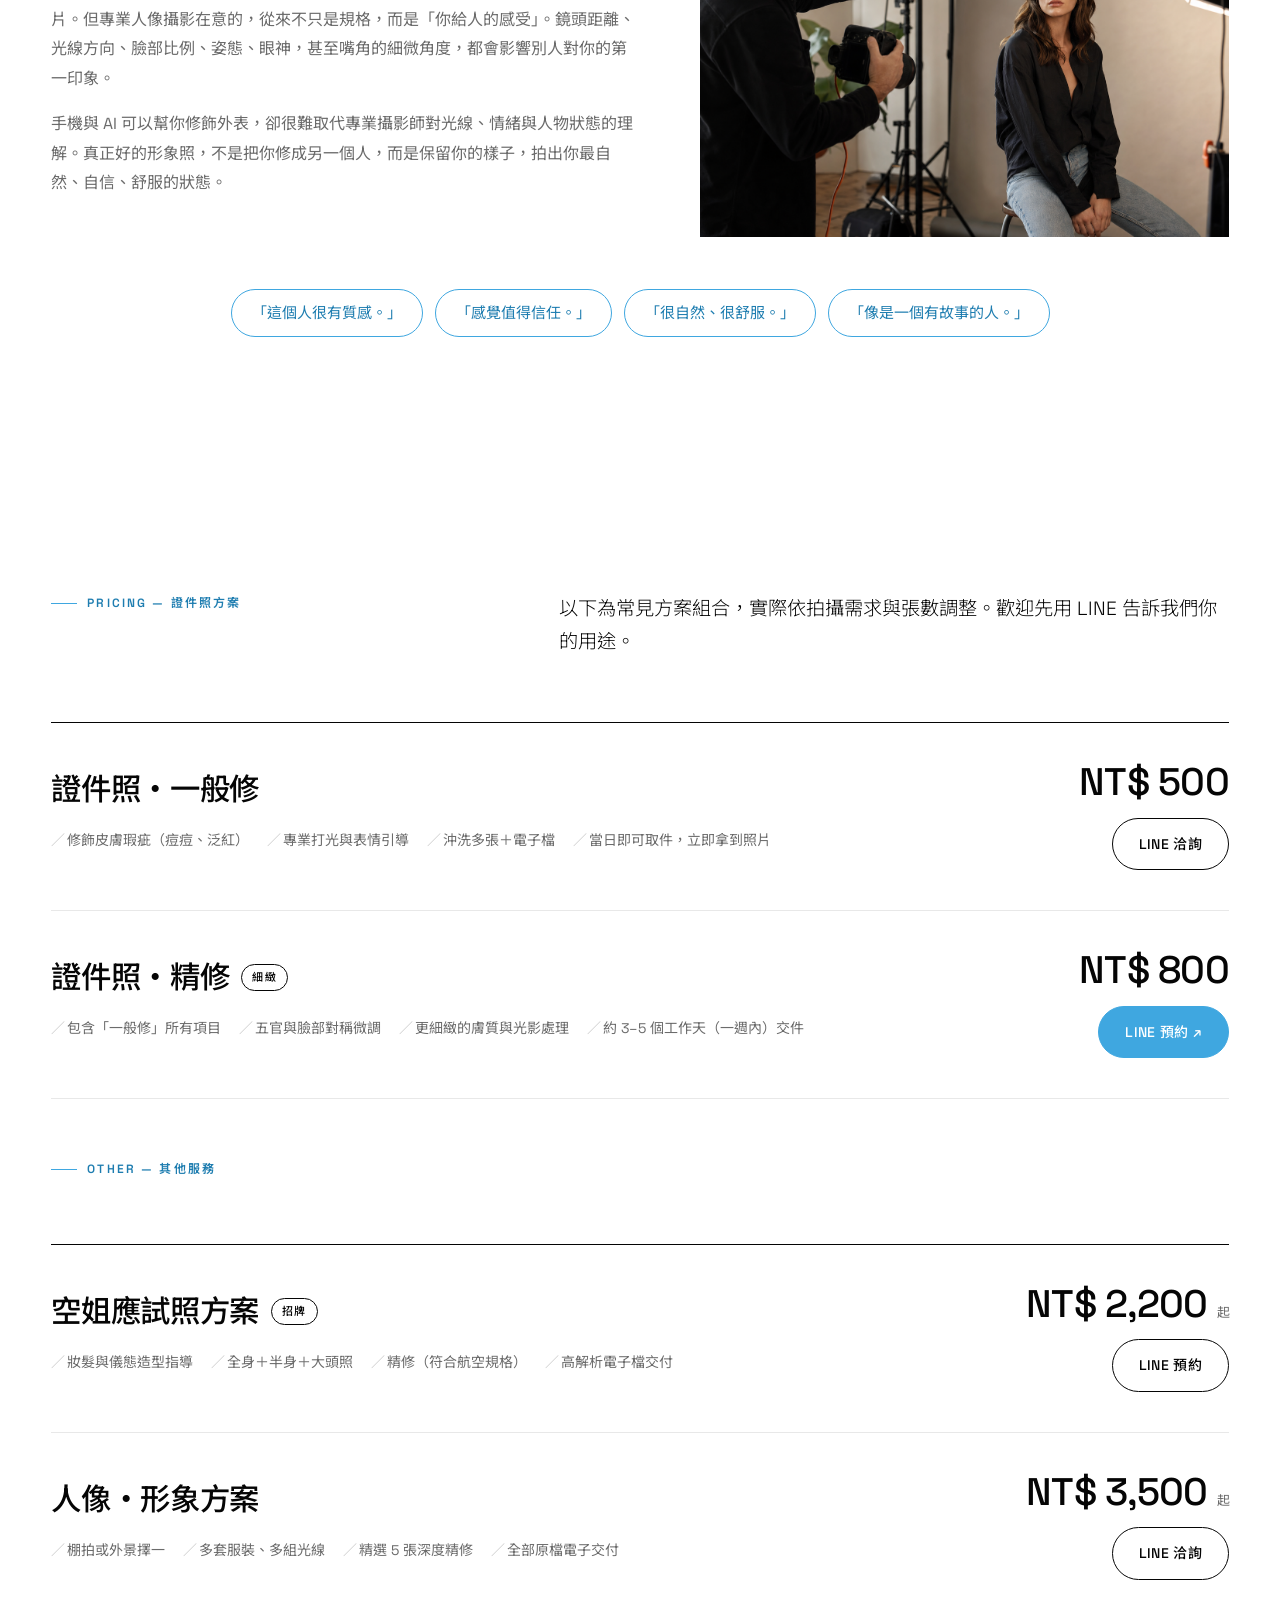
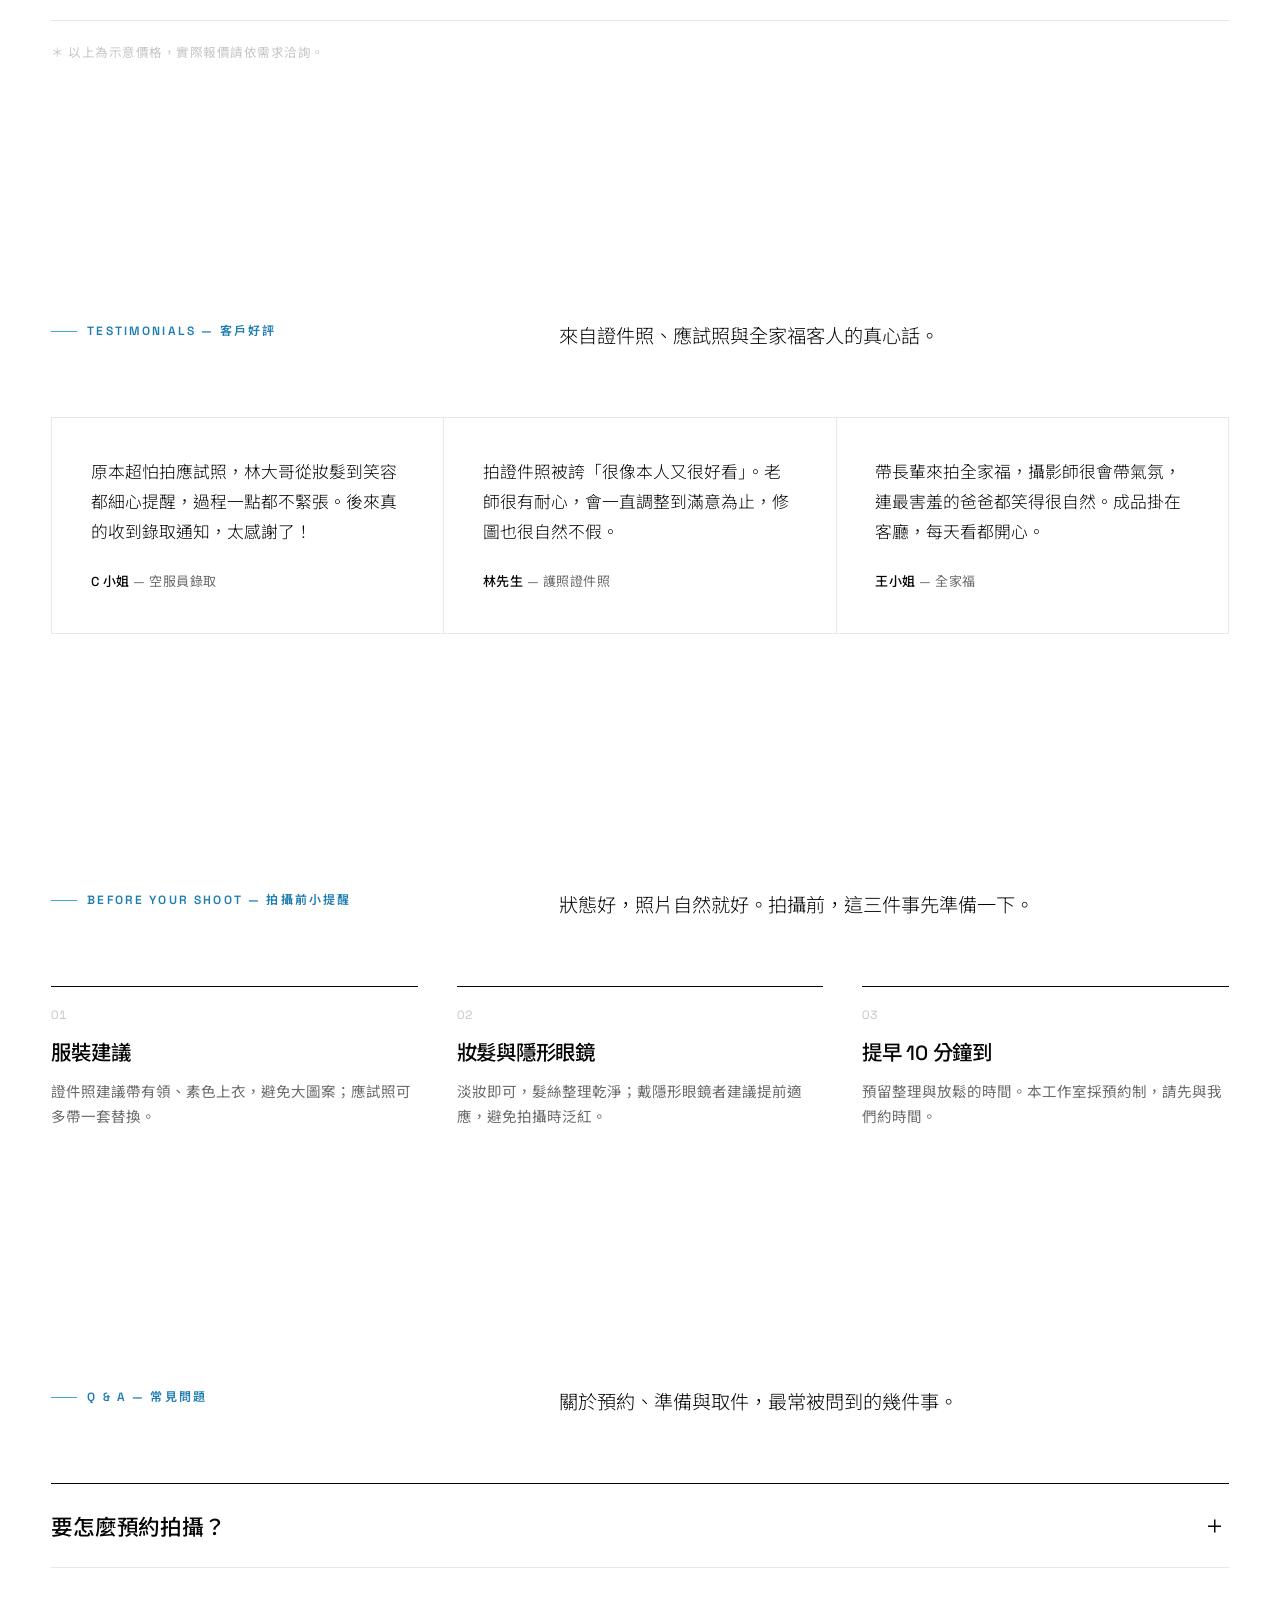
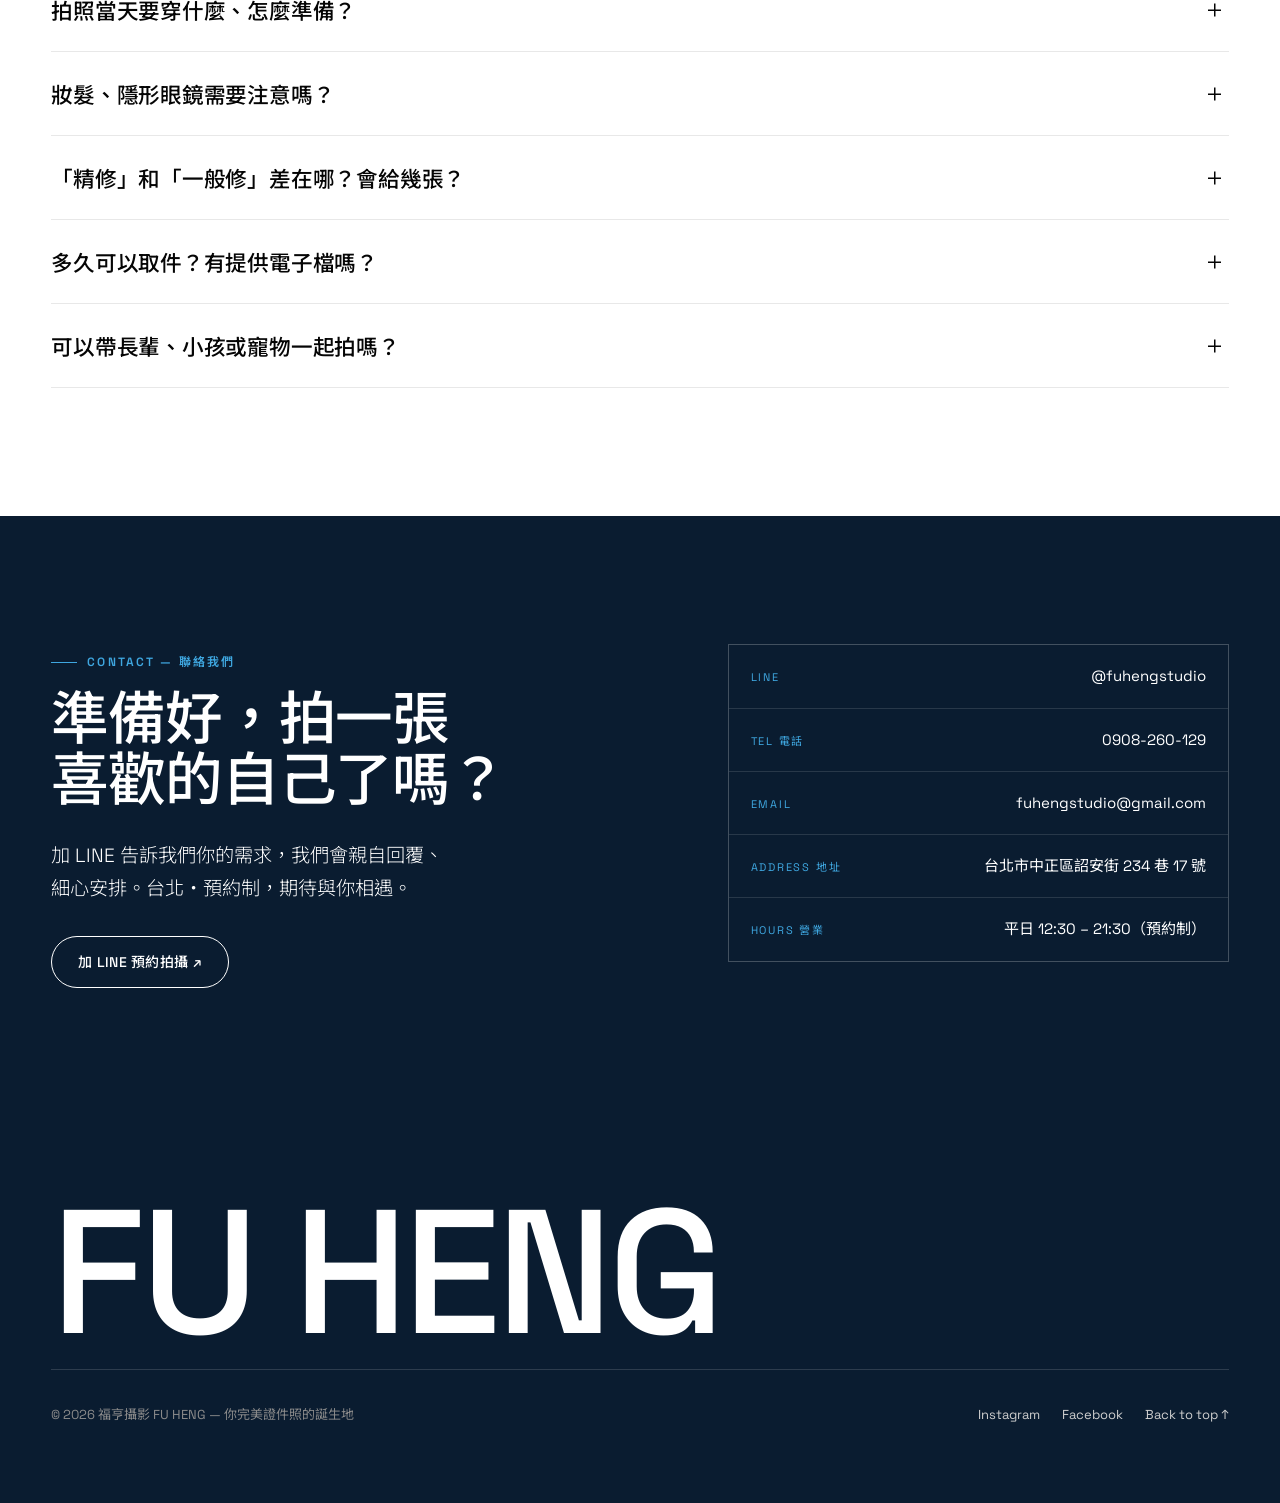
==== commit 698ae948: "加入 noindex 防止搜尋引擎收錄（網站建置中） - ikemoto-blue 與 4wide-v2 兩頁 <head> 加入 robots / googlebot noindex,nofollo" ====
--- a/4wide-v2/index.html
+++ b/4wide-v2/index.html
@@ -3,6 +3,8 @@
 <head>
 <meta charset="utf-8">
 <meta name="viewport" content="width=device-width, initial-scale=1">
+<meta name="robots" content="noindex, nofollow">
+<meta name="googlebot" content="noindex, nofollow">
 <title>福亨攝影 FU HENG — Photography Studio｜證件照・大頭照・人像・空姐應試照</title>
 <meta name="description" content="福亨攝影 FU HENG — 台北．三十年經驗的攝影工作室。證件照、大頭照、人像與生活攝影，尤以空姐應試照口碑著稱。細膩、克制、以人為本。">
 <link rel="preconnect" href="https://fonts.googleapis.com">
